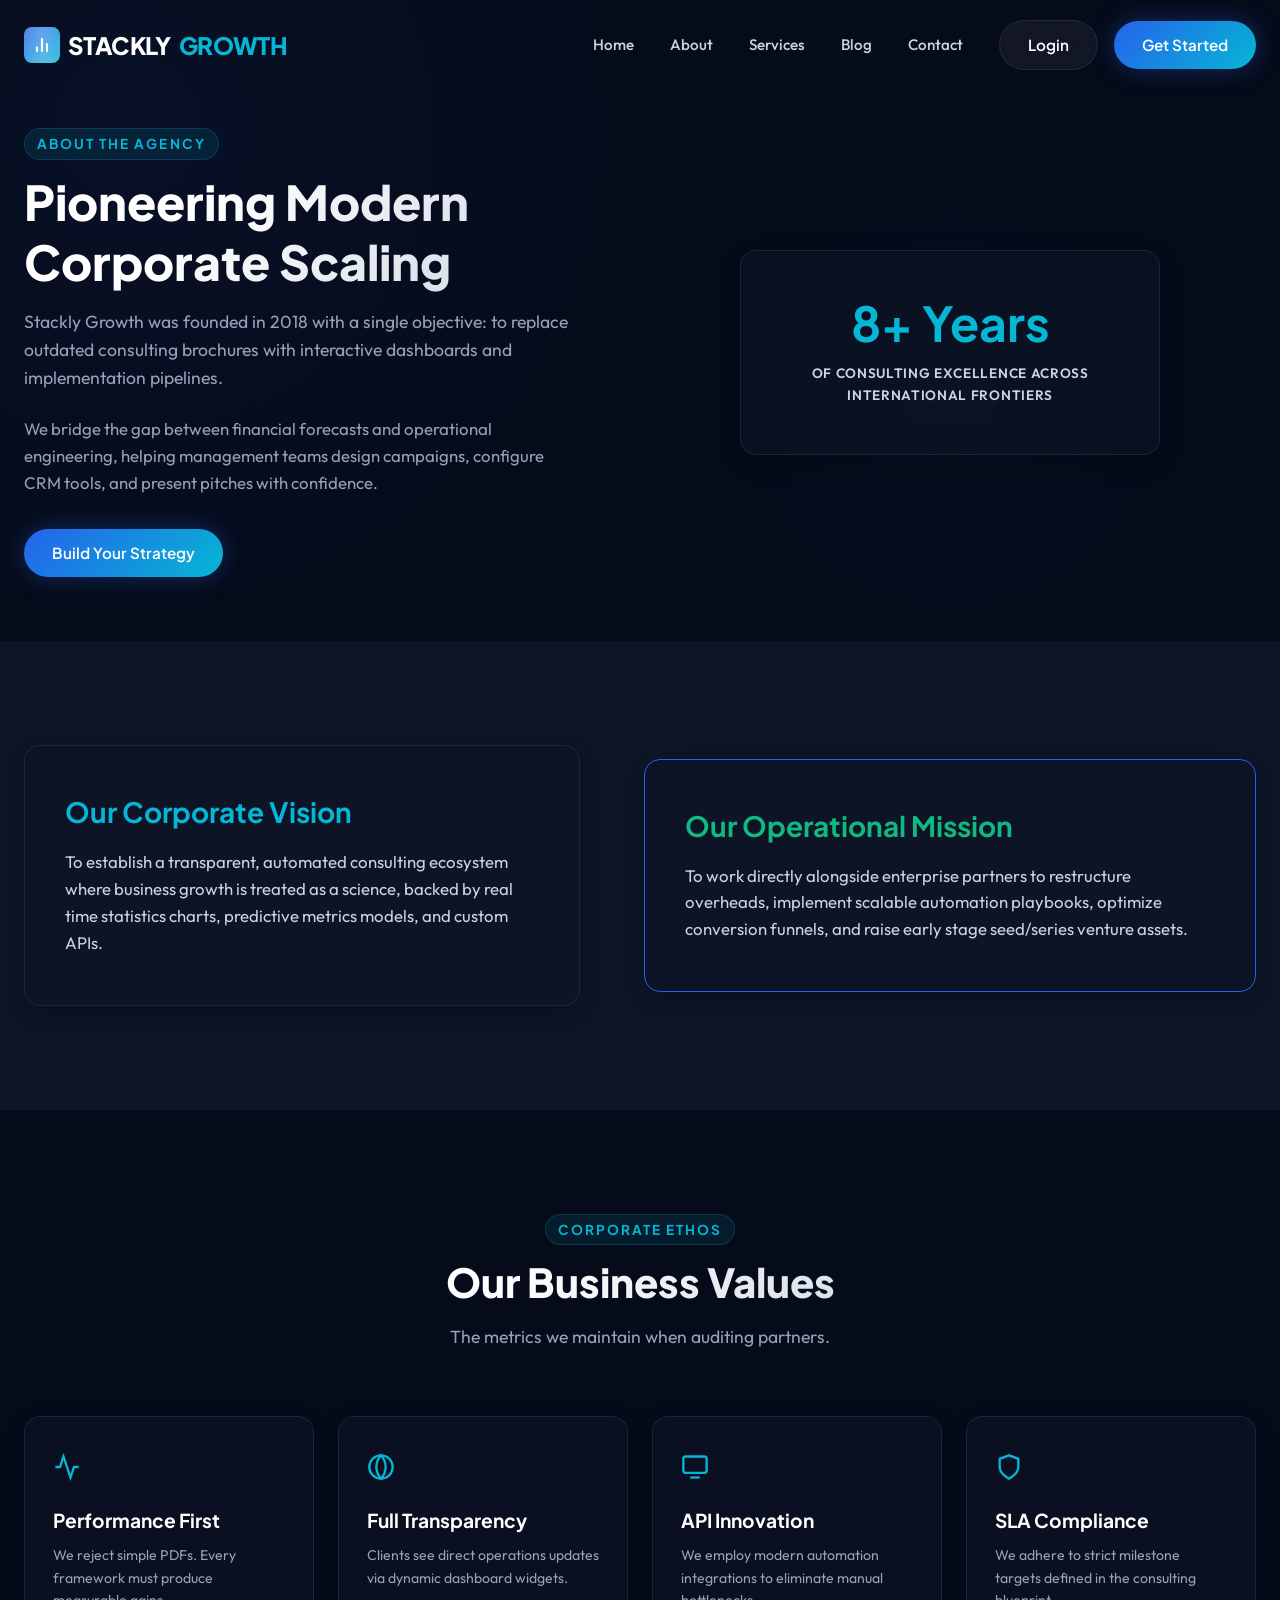
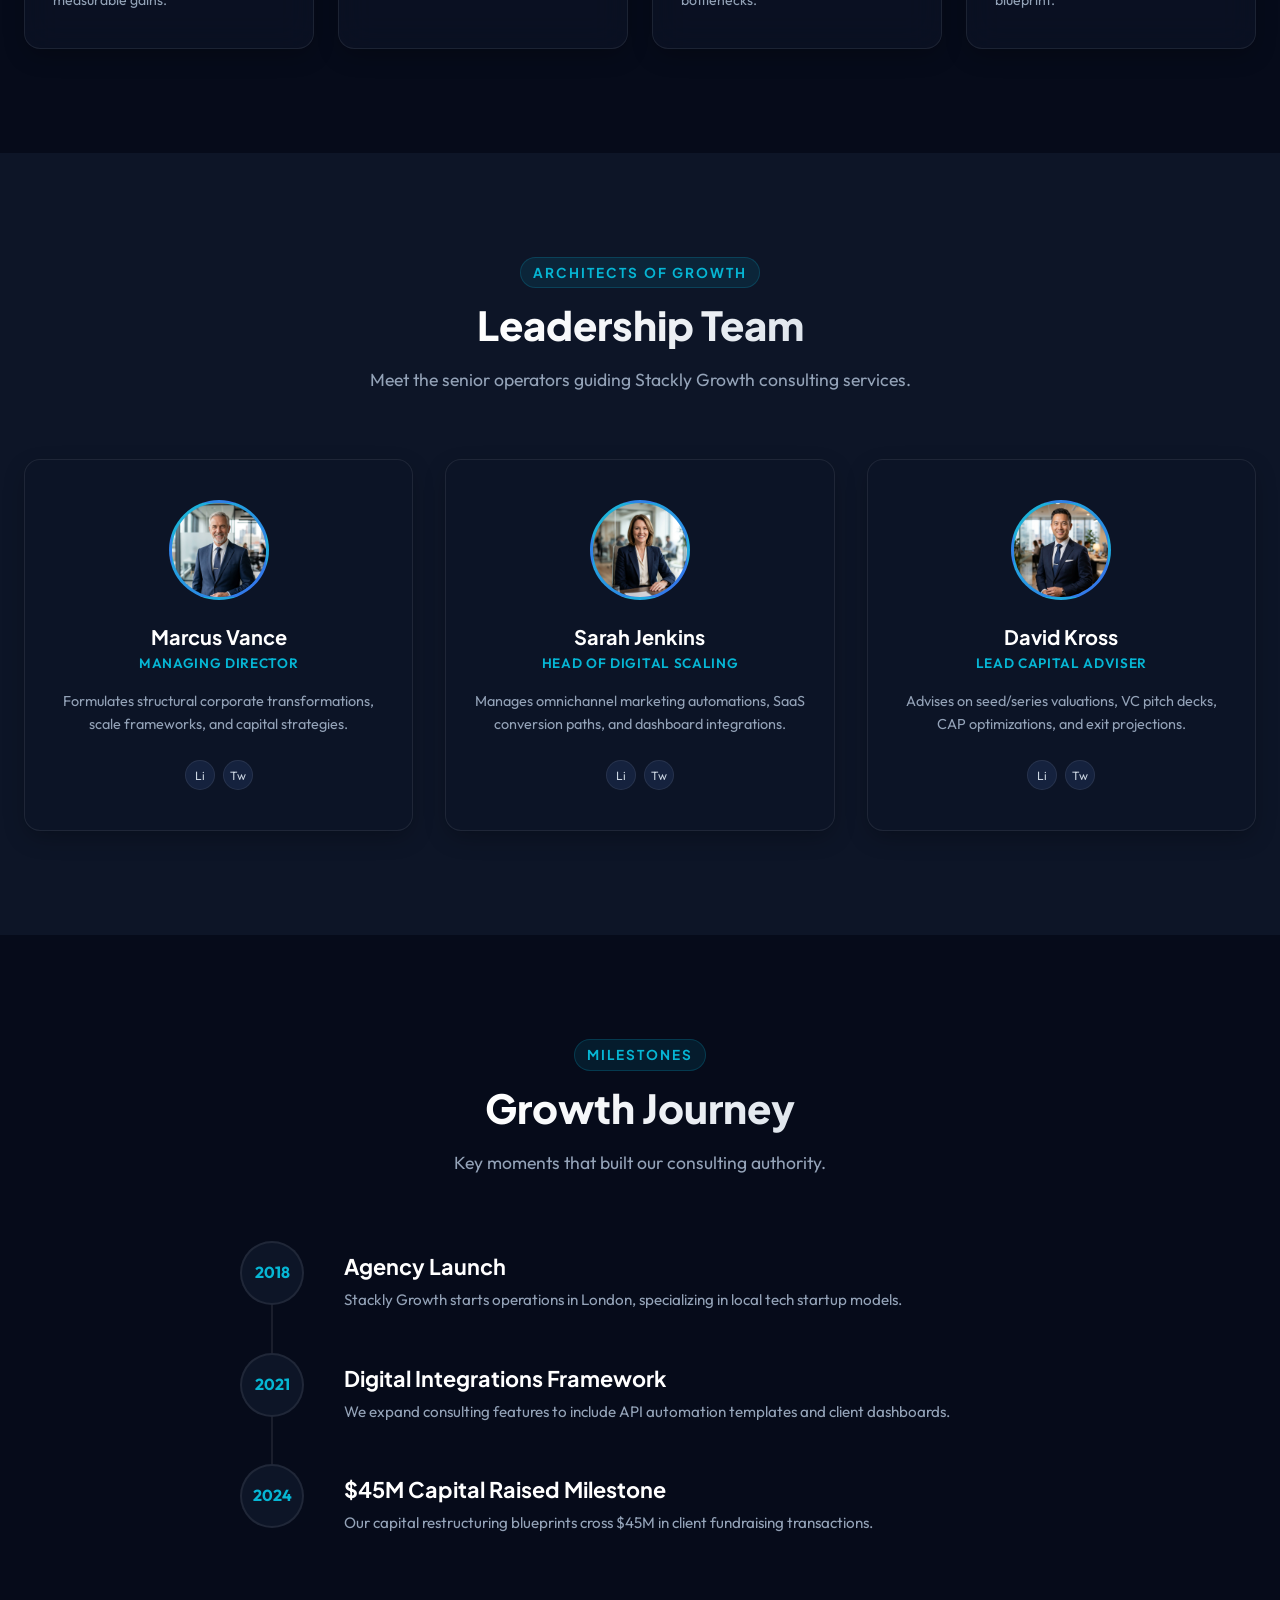
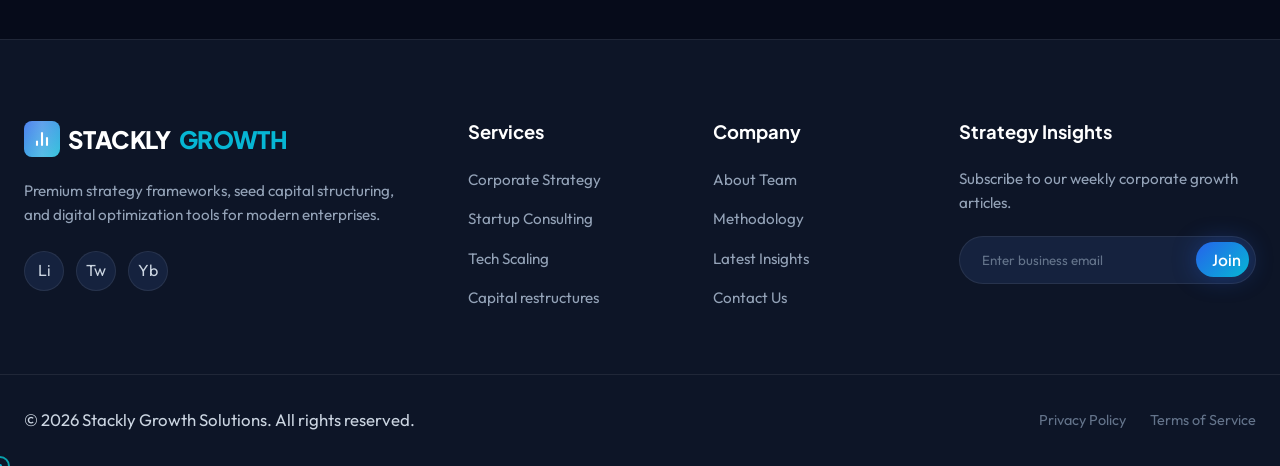
==== about.html @ 6b04f519 "hi" ====
<!DOCTYPE html>
<html lang="en">
<head>
  <meta charset="UTF-8">
  <meta name="viewport" content="width=device-width, initial-scale=1.0">
  <title>About Us | Stackly Growth Solutions</title>
  
  <!-- SEO & Meta Tags -->
  <meta name="description" content="Discover Stackly Growth's company story, vision, mission, leadership team, core business values, and awards. Meet our expert consultants.">
  
  <!-- Stylesheets -->
  <link rel="stylesheet" href="css/variables.css">
  <link rel="stylesheet" href="css/main.css">
  
  <style>
    /* About Page Specific Styles */
    .about-hero {
      padding-top: 8rem;
      padding-bottom: 4rem;
      background: radial-gradient(circle at 10% 20%, rgba(37, 99, 235, 0.06) 0%, transparent 40%);
    }
    
    .story-grid {
      display: grid;
      grid-template-columns: 1fr 1.1fr;
      gap: 4rem;
      align-items: center;
    }
    
    .values-grid {
      display: grid;
      grid-template-columns: repeat(4, 1fr);
      gap: 1.5rem;
    }
    
    .value-card {
      padding: 2.25rem 1.75rem;
    }
    
    .value-card svg {
      color: var(--cyan);
      margin-bottom: 1.25rem;
    }
    
    .value-card h3 {
      font-size: 1.2rem;
      margin-bottom: 0.75rem;
    }
    
    .value-card p {
      font-size: 0.88rem;
      color: var(--text-gray);
    }
    
    .team-grid {
      display: grid;
      grid-template-columns: repeat(3, 1fr);
      gap: 2rem;
    }
    
    .team-card {
      padding: 2.5rem 1.75rem;
      text-align: center;
      position: relative;
      overflow: hidden;
    }
    
    .team-avatar {
      width: 100px;
      height: 100px;
      border-radius: 50%;
      background: linear-gradient(135deg, var(--cyan), var(--primary));
      display: flex;
      align-items: center;
      justify-content: center;
      font-size: 2rem;
      font-weight: 700;
      color: var(--text-white);
      margin: 0 auto 1.5rem auto;
      border: 3px solid rgba(255, 255, 255, 0.08);
      transition: all var(--transition-normal);
    }
    
    .team-card:hover .team-avatar {
      transform: scale(1.08);
      border-color: var(--cyan);
      box-shadow: var(--shadow-glow-blue);
    }
    
    .team-name {
      font-size: 1.25rem;
      font-weight: 700;
      margin-bottom: 0.25rem;
    }
    
    .team-role {
      font-size: 0.85rem;
      color: var(--cyan);
      font-weight: 600;
      text-transform: uppercase;
      letter-spacing: 0.05em;
      margin-bottom: 1rem;
    }
    
    .team-bio {
      font-size: 0.9rem;
      color: var(--text-gray);
      margin-bottom: 1.5rem;
    }
    
    .team-socials {
      display: flex;
      justify-content: center;
      gap: 0.5rem;
    }
    
    .journey-timeline-vertical {
      display: flex;
      flex-direction: column;
      gap: 2.5rem;
      position: relative;
      max-width: 800px;
      margin: 0 auto;
    }
    
    .journey-timeline-vertical::before {
      content: '';
      position: absolute;
      left: 31px;
      top: 10px;
      bottom: 10px;
      width: 2px;
      background: rgba(255, 255, 255, 0.08);
    }
    
    .journey-node {
      display: flex;
      gap: 2.5rem;
      position: relative;
    }
    
    .journey-node-marker {
      width: 64px;
      height: 64px;
      border-radius: 50%;
      background: var(--bg-navy-light);
      border: 2px solid var(--border-color);
      display: flex;
      align-items: center;
      justify-content: center;
      font-weight: 700;
      color: var(--cyan);
      flex-shrink: 0;
      z-index: 2;
    }
    
    .journey-node:hover .journey-node-marker {
      border-color: var(--cyan);
      box-shadow: var(--shadow-glow-blue);
    }
    
    .journey-node-content {
      padding-top: 0.75rem;
    }
    
    .journey-node-content h3 {
      font-size: 1.35rem;
      margin-bottom: 0.5rem;
    }
    
    .journey-node-content p {
      color: var(--text-gray);
      font-size: 0.95rem;
    }
    
    /* Responsive */
    @media (max-width: 992px) {
      .story-grid, .team-grid {
        grid-template-columns: 1fr;
        gap: 3rem;
      }
      
      .values-grid {
        grid-template-columns: 1fr 1fr;
      }
    }
    
    @media (max-width: 576px) {
      .values-grid {
        grid-template-columns: 1fr;
      }
      
      .journey-node {
        flex-direction: column;
        gap: 1rem;
      }
      
      .journey-timeline-vertical::before {
        display: none;
      }
    }
  </style>
</head>
<body>

  <!-- Preloader -->
  <div class="preloader" id="preloader">
    <div class="loader-spinner"></div>
    <div class="loader-text">STACKLY GROWTH</div>
  </div>

  <!-- Header -->
  <header class="header">
    <div class="container nav-wrapper">
      <div class="logo" onclick="window.location.href='index.html'">
        <div class="logo-icon">
          <svg xmlns="http://www.w3.org/2000/svg" width="20" height="20" viewBox="0 0 24 24" fill="none" stroke="currentColor" stroke-width="2.5">
            <line x1="18" y1="20" x2="18" y2="10"></line>
            <line x1="12" y1="20" x2="12" y2="4"></line>
            <line x1="6" y1="20" x2="6" y2="14"></line>
          </svg>
        </div>
        STACKLY<span>GROWTH</span>
      </div>
      
      <nav class="nav-menu">
        <a href="index.html" class="nav-link">Home</a>
        <a href="about.html" class="nav-link active">About</a>
        <a href="services.html" class="nav-link">Services</a>
        <a href="blog.html" class="nav-link">Blog</a>
        <a href="contact.html" class="nav-link">Contact</a>
        <div class="nav-actions">
          <a href="login.html" class="btn btn-glass">Login</a>
          <a href="register.html" class="btn btn-primary">Get Started</a>
        </div>
      </nav>
      
      <button class="hamburger" aria-label="Toggle Mobile Menu">
        <span></span>
        <span></span>
        <span></span>
      </button>
    </div>
  </header>

  <!-- 1. Hero / Company Story Section -->
  <section class="about-hero">
    <div class="container story-grid">
      <div class="reveal-left">
        <span class="section-tag">About The Agency</span>
        <h1 class="section-title" style="font-size: clamp(2rem, 4vw, 3rem);">Pioneering Modern Corporate Scaling</h1>
        <p class="section-desc" style="margin-bottom: 1.5rem;">
          Stackly Growth was founded in 2018 with a single objective: to replace outdated consulting brochures with interactive dashboards and implementation pipelines.
        </p>
        <p style="color: var(--text-gray); margin-bottom: 2rem;">
          We bridge the gap between financial forecasts and operational engineering, helping management teams design campaigns, configure CRM tools, and present pitches with confidence.
        </p>
        <a href="register.html" class="btn btn-primary">Build Your Strategy</a>
      </div>
      
      <!-- Right Graphic -->
      <div class="reveal-right" style="position: relative; display: flex; justify-content: center;">
        <div class="gradient-blob blob-cyan animate-blob-1" style="width: 320px; height: 320px; opacity: 0.2;"></div>
        <div class="glass-panel" style="padding: 3rem; max-width: 420px; text-align: center;">
          <h3 style="font-size: 3rem; color: var(--cyan); line-height: 1; margin-bottom: 1rem;">8+ Years</h3>
          <p style="font-weight: 600; text-transform: uppercase; font-size: 0.85rem; letter-spacing: 0.05em; color: var(--text-gray-light);">Of Consulting Excellence Across International Frontiers</p>
        </div>
      </div>
    </div>
  </section>

  <!-- 2. Vision & Mission -->
  <section style="background-color: var(--bg-navy-light);">
    <div class="container story-grid">
      <div class="glass-panel reveal-left" style="padding: 3rem 2.5rem;">
        <h2 style="font-size: 1.75rem; margin-bottom: 1.25rem; color: var(--cyan);">Our Corporate Vision</h2>
        <p style="color: var(--text-gray-light);">
          To establish a transparent, automated consulting ecosystem where business growth is treated as a science, backed by real time statistics charts, predictive metrics models, and custom APIs.
        </p>
      </div>
      <div class="glass-panel reveal-right" style="padding: 3rem 2.5rem; border-color: var(--primary);">
        <h2 style="font-size: 1.75rem; margin-bottom: 1.25rem; color: var(--secondary);">Our Operational Mission</h2>
        <p style="color: var(--text-gray-light);">
          To work directly alongside enterprise partners to restructure overheads, implement scalable automation playbooks, optimize conversion funnels, and raise early stage seed/series venture assets.
        </p>
      </div>
    </div>
  </section>

  <!-- 3. Core Business Values -->
  <section>
    <div class="container">
      <div class="section-header reveal-up">
        <span class="section-tag">Corporate Ethos</span>
        <h2 class="section-title">Our Business Values</h2>
        <p class="section-desc">The metrics we maintain when auditing partners.</p>
      </div>

      <div class="values-grid">
        <!-- Value 1 -->
        <div class="value-card glass-panel reveal-up">
          <svg xmlns="http://www.w3.org/2000/svg" width="28" height="28" viewBox="0 0 24 24" fill="none" stroke="currentColor" stroke-width="2">
            <polyline points="22 12 18 12 15 21 9 3 6 12 2 12"></polyline>
          </svg>
          <h3>Performance First</h3>
          <p>We reject simple PDFs. Every framework must produce measurable gains.</p>
        </div>
        <!-- Value 2 -->
        <div class="value-card glass-panel reveal-up" style="animation-delay: 0.1s;">
          <svg xmlns="http://www.w3.org/2000/svg" width="28" height="28" viewBox="0 0 24 24" fill="none" stroke="currentColor" stroke-width="2">
            <circle cx="12" cy="12" r="10"></circle>
            <path d="M12 2a15.3 15.3 0 0 1 4 10 15.3 15.3 0 0 1-4 10 15.3 15.3 0 0 1-4-10 15.3 15.3 0 0 1 4-10z"></path>
          </svg>
          <h3>Full Transparency</h3>
          <p>Clients see direct operations updates via dynamic dashboard widgets.</p>
        </div>
        <!-- Value 3 -->
        <div class="value-card glass-panel reveal-up" style="animation-delay: 0.2s;">
          <svg xmlns="http://www.w3.org/2000/svg" width="28" height="28" viewBox="0 0 24 24" fill="none" stroke="currentColor" stroke-width="2">
            <rect x="2" y="3" width="20" height="14" rx="2" ry="2"></rect>
            <line x1="8" y1="21" x2="16" y2="21"></line>
          </svg>
          <h3>API Innovation</h3>
          <p>We employ modern automation integrations to eliminate manual bottlenecks.</p>
        </div>
        <!-- Value 4 -->
        <div class="value-card glass-panel reveal-up" style="animation-delay: 0.3s;">
          <svg xmlns="http://www.w3.org/2000/svg" width="28" height="28" viewBox="0 0 24 24" fill="none" stroke="currentColor" stroke-width="2">
            <path d="M12 22s8-4 8-10V5l-8-3-8 3v7c0 6 8 10 8 10z"></path>
          </svg>
          <h3>SLA Compliance</h3>
          <p>We adhere to strict milestone targets defined in the consulting blueprint.</p>
        </div>
      </div>
    </div>
  </section>

  <!-- 4. Leadership Team -->
  <section style="background-color: var(--bg-navy-light);" id="team">
    <div class="container">
      <div class="section-header reveal-up">
        <span class="section-tag">Architects of Growth</span>
        <h2 class="section-title">Leadership Team</h2>
        <p class="section-desc">Meet the senior operators guiding Stackly Growth consulting services.</p>
      </div>

      <div class="team-grid">
        <!-- Team 1 -->
        <div class="team-card glass-panel reveal-up">
          <div class="team-avatar" style="overflow: hidden; padding: 0;">
            <img src="assets/marcus_vance.jpg" alt="Marcus Vance" style="width: 100%; height: 100%; object-fit: cover; display: block;">
          </div>
          <h3 class="team-name">Marcus Vance</h3>
          <div class="team-role">Managing Director</div>
          <p class="team-bio">Formulates structural corporate transformations, scale frameworks, and capital strategies.</p>
          <div class="team-socials">
            <a href="404.html" class="social-icon" style="width:30px; height:30px; font-size:0.75rem;">Li</a>
            <a href="404.html" class="social-icon" style="width:30px; height:30px; font-size:0.75rem;">Tw</a>
          </div>
        </div>
        <!-- Team 2 -->
        <div class="team-card glass-panel reveal-up" style="animation-delay: 0.15s;">
          <div class="team-avatar" style="overflow: hidden; padding: 0;">
            <img src="assets/sarah_jenkins.jpg" alt="Sarah Jenkins" style="width: 100%; height: 100%; object-fit: cover; display: block;">
          </div>
          <h3 class="team-name">Sarah Jenkins</h3>
          <div class="team-role">Head of Digital Scaling</div>
          <p class="team-bio">Manages omnichannel marketing automations, SaaS conversion paths, and dashboard integrations.</p>
          <div class="team-socials">
            <a href="404.html" class="social-icon" style="width:30px; height:30px; font-size:0.75rem;">Li</a>
            <a href="404.html" class="social-icon" style="width:30px; height:30px; font-size:0.75rem;">Tw</a>
          </div>
        </div>
        <!-- Team 3 -->
        <div class="team-card glass-panel reveal-up" style="animation-delay: 0.3s;">
          <div class="team-avatar" style="overflow: hidden; padding: 0;">
            <img src="assets/david_kross.jpg" alt="David Kross" style="width: 100%; height: 100%; object-fit: cover; display: block;">
          </div>
          <h3 class="team-name">David Kross</h3>
          <div class="team-role">Lead Capital Adviser</div>
          <p class="team-bio">Advises on seed/series valuations, VC pitch decks, CAP optimizations, and exit projections.</p>
          <div class="team-socials">
            <a href="404.html" class="social-icon" style="width:30px; height:30px; font-size:0.75rem;">Li</a>
            <a href="404.html" class="social-icon" style="width:30px; height:30px; font-size:0.75rem;">Tw</a>
          </div>
        </div>
      </div>
    </div>
  </section>

  <!-- 5. Growth Journey Timeline -->
  <section id="journey">
    <div class="container">
      <div class="section-header reveal-up">
        <span class="section-tag">Milestones</span>
        <h2 class="section-title">Growth Journey</h2>
        <p class="section-desc">Key moments that built our consulting authority.</p>
      </div>

      <div class="journey-timeline-vertical">
        <!-- Node 1 -->
        <div class="journey-node reveal-up">
          <div class="journey-node-marker">2018</div>
          <div class="journey-node-content">
            <h3>Agency Launch</h3>
            <p>Stackly Growth starts operations in London, specializing in local tech startup models.</p>
          </div>
        </div>
        <!-- Node 2 -->
        <div class="journey-node reveal-up">
          <div class="journey-node-marker">2021</div>
          <div class="journey-node-content">
            <h3>Digital Integrations Framework</h3>
            <p>We expand consulting features to include API automation templates and client dashboards.</p>
          </div>
        </div>
        <!-- Node 3 -->
        <div class="journey-node reveal-up">
          <div class="journey-node-marker">2024</div>
          <div class="journey-node-content">
            <h3>$45M Capital Raised Milestone</h3>
            <p>Our capital restructuring blueprints cross $45M in client fundraising transactions.</p>
          </div>
        </div>
      </div>
    </div>
  </section>

  <!-- Footer -->
  <footer class="footer">
    <div class="container footer-grid">
      <div class="footer-info">
        <div class="logo">
          <div class="logo-icon">
            <svg xmlns="http://www.w3.org/2000/svg" width="20" height="20" viewBox="0 0 24 24" fill="none" stroke="currentColor" stroke-width="2.5">
              <line x1="18" y1="20" x2="18" y2="10"></line>
              <line x1="12" y1="20" x2="12" y2="4"></line>
              <line x1="6" y1="20" x2="6" y2="14"></line>
            </svg>
          </div>
          STACKLY<span>GROWTH</span>
        </div>
        <p>Premium strategy frameworks, seed capital structuring, and digital optimization tools for modern enterprises.</p>
        <div class="footer-socials">
          <a href="404.html" class="social-icon">Li</a>
          <a href="404.html" class="social-icon">Tw</a>
          <a href="404.html" class="social-icon">Yb</a>
        </div>
      </div>
      
      <div>
        <h3 class="footer-title">Services</h3>
        <ul class="footer-links">
          <li><a href="404.html">Corporate Strategy</a></li>
          <li><a href="404.html">Startup Consulting</a></li>
          <li><a href="404.html">Tech Scaling</a></li>
          <li><a href="404.html">Capital restructures</a></li>
        </ul>
      </div>

      <div>
        <h3 class="footer-title">Company</h3>
        <ul class="footer-links">
          <li><a href="about.html">About Team</a></li>
          <li><a href="services.html">Methodology</a></li>
          <li><a href="blog.html">Latest Insights</a></li>
          <li><a href="contact.html">Contact Us</a></li>
        </ul>
      </div>

      <div class="footer-newsletter">
        <h3 class="footer-title">Strategy Insights</h3>
        <p>Subscribe to our weekly corporate growth articles.</p>
        <form class="newsletter-form" onsubmit="event.preventDefault(); alert('Subscribed to newsletter!');">
          <input type="email" placeholder="Enter business email" required>
          <button type="submit" class="btn btn-primary" style="padding: 0.5rem 1rem;">Join</button>
        </form>
      </div>
    </div>

    <div class="container footer-bottom">
      <p>&copy; 2026 Stackly Growth Solutions. All rights reserved.</p>
      <div class="footer-bottom-links">
        <a href="404.html">Privacy Policy</a>
        <a href="404.html">Terms of Service</a>
      </div>
    </div>
  </footer>

  <!-- Scripts -->
  <script src="js/main.js"></script>
</body>
</html>
---- css/variables.css ----
/* Premium Theme Stylesheet - Stackly Growth Solutions */
@import url('https://fonts.googleapis.com/css2?family=Outfit:wght@300;400;500;600;700;800&family=Plus+Jakarta+Sans:wght@300;400;500;600;700;800&display=swap');

:root {
  /* Color Palette */
  --bg-navy: #060b1a;
  --bg-navy-light: #0d1527;
  --bg-navy-lighter: #15223e;
  
  --primary: #2563eb;       /* Royal Blue */
  --primary-glow: rgba(37, 99, 235, 0.4);
  --secondary: #10b981;     /* Emerald Green */
  --secondary-glow: rgba(16, 185, 129, 0.3);
  --cyan: #06b6d4;          /* Cyan Accent */
  --cyan-glow: rgba(6, 182, 212, 0.3);
  --gold: #f59e0b;          /* Gold Accent */
  --gold-glow: rgba(245, 158, 11, 0.3);
  
  --text-white: #ffffff;
  --text-gray-light: #cbd5e1;
  --text-gray: #94a3b8;
  --text-gray-dark: #64748b;
  
  --border-color: rgba(255, 255, 255, 0.08);
  --border-glow: rgba(37, 99, 235, 0.25);
  
  /* Fonts */
  --font-primary: 'Outfit', sans-serif;
  --font-secondary: 'Plus Jakarta Sans', sans-serif;
  
  /* Shadows */
  --shadow-sm: 0 2px 8px -1px rgba(0, 0, 0, 0.2);
  --shadow-md: 0 8px 24px -4px rgba(0, 0, 0, 0.3);
  --shadow-lg: 0 16px 48px -8px rgba(0, 0, 0, 0.4);
  --shadow-premium: 0 0 30px rgba(6, 182, 212, 0.15), 0 20px 50px rgba(6, 11, 26, 0.6);
  --shadow-glow-blue: 0 0 25px rgba(37, 99, 235, 0.35);
  --shadow-glow-green: 0 0 25px rgba(16, 185, 129, 0.35);
  
  /* Glassmorphism Styles */
  --glass-bg: rgba(13, 21, 39, 0.65);
  --glass-bg-hover: rgba(21, 34, 62, 0.8);
  --glass-blur: blur(16px);
  --glass-border: 1px solid rgba(255, 255, 255, 0.08);
  --glass-border-hover: 1px solid rgba(255, 255, 255, 0.18);
  
  /* Transitions */
  --transition-fast: 0.2s cubic-bezier(0.4, 0, 0.2, 1);
  --transition-normal: 0.4s cubic-bezier(0.25, 0.8, 0.25, 1);
  --transition-slow: 0.7s cubic-bezier(0.25, 1, 0.5, 1);
  
  /* Boundary Radii */
  --radius-sm: 8px;
  --radius-md: 16px;
  --radius-lg: 24px;
  --radius-pill: 9999px;
}

/* Base Styles & Custom Scrollbar */
*, *::before, *::after {
  box-sizing: border-box;
  margin: 0;
  padding: 0;
}

html {
  scroll-behavior: smooth;
  font-size: 16px;
  background-color: var(--bg-navy);
  color: var(--text-white);
  font-family: var(--font-primary);
  overflow-x: hidden;
}

body {
  min-height: 100vh;
  line-height: 1.6;
  overflow-x: hidden;
  position: relative;
}

/* Custom Scrollbar */
::-webkit-scrollbar {
  width: 8px;
  height: 8px;
}
::-webkit-scrollbar-track {
  background: var(--bg-navy);
}
::-webkit-scrollbar-thumb {
  background: var(--bg-navy-lighter);
  border-radius: var(--radius-pill);
  border: 2px solid var(--bg-navy);
}
::-webkit-scrollbar-thumb:hover {
  background: var(--primary);
}

/* Glassmorphism Cards & Containers Utility */
.glass-panel {
  background: var(--glass-bg);
  backdrop-filter: var(--glass-blur);
  -webkit-backdrop-filter: var(--glass-blur);
  border: var(--glass-border);
  border-radius: var(--radius-md);
  box-shadow: var(--shadow-md);
  transition: all var(--transition-normal);
}

.glass-panel:hover {
  background: var(--glass-bg-hover);
  border: var(--glass-border-hover);
  box-shadow: var(--shadow-premium);
  transform: translateY(-5px);
}

/* Animations */
@keyframes float {
  0% { transform: translateY(0px) rotate(0deg); }
  50% { transform: translateY(-15px) rotate(2deg); }
  100% { transform: translateY(0px) rotate(0deg); }
}

@keyframes float-reverse {
  0% { transform: translateY(0px) rotate(0deg); }
  50% { transform: translateY(15px) rotate(-2deg); }
  100% { transform: translateY(0px) rotate(0deg); }
}

@keyframes pulse-glow {
  0% { transform: scale(1); box-shadow: 0 0 15px rgba(37, 99, 235, 0.2); }
  50% { transform: scale(1.03); box-shadow: 0 0 30px rgba(37, 99, 235, 0.45); }
  100% { transform: scale(1); box-shadow: 0 0 15px rgba(37, 99, 235, 0.2); }
}

@keyframes morph-blob-1 {
  0% { border-radius: 42% 58% 70% 30% / 45% 45% 55% 55%; transform: translate(0, 0) scale(1); }
  33% { border-radius: 70% 30% 52% 48% / 60% 40% 60% 40%; transform: translate(30px, -40px) scale(1.15); }
  66% { border-radius: 50% 50% 30% 70% / 40% 60% 30% 70%; transform: translate(-20px, 30px) scale(0.9); }
  100% { border-radius: 42% 58% 70% 30% / 45% 45% 55% 55%; transform: translate(0, 0) scale(1); }
}

@keyframes morph-blob-2 {
  0% { border-radius: 50% 50% 30% 70% / 50% 60% 40% 50%; transform: translate(0, 0) scale(1); }
  50% { border-radius: 30% 70% 70% 30% / 50% 30% 70% 50%; transform: translate(-40px, 40px) scale(1.1); }
  100% { border-radius: 50% 50% 30% 70% / 50% 60% 40% 50%; transform: translate(0, 0) scale(1); }
}

@keyframes bg-gradient-slide {
  0% { background-position: 0% 50%; }
  50% { background-position: 100% 50%; }
  100% { background-position: 0% 50%; }
}

@keyframes shimer {
  0% { background-position: -200% 0; }
  100% { background-position: 200% 0; }
}

/* Animation Helper Classes */
.animate-float {
  animation: float 6s ease-in-out infinite;
}
.animate-float-reverse {
  animation: float-reverse 7s ease-in-out infinite;
}
.animate-blob-1 {
  animation: morph-blob-1 15s ease-in-out infinite alternate;
}
.animate-blob-2 {
  animation: morph-blob-2 18s ease-in-out infinite alternate-reverse;
}

/* Custom Cursor */
.custom-cursor {
  width: 20px;
  height: 20px;
  border: 2px solid var(--cyan);
  border-radius: 50%;
  position: fixed;
  pointer-events: none;
  z-index: 9999;
  transform: translate(-50%, -50%);
  transition: width 0.2s, height 0.2s, background-color 0.2s;
  mix-blend-mode: difference;
}

.custom-cursor-dot {
  width: 4px;
  height: 4px;
  background-color: var(--cyan);
  border-radius: 50%;
  position: fixed;
  pointer-events: none;
  z-index: 9999;
  transform: translate(-50%, -50%);
}

.custom-cursor.hovered {
  width: 40px;
  height: 40px;
  background-color: rgba(6, 182, 212, 0.15);
  border-color: var(--cyan);
}

@media (max-width: 992px) {
  .custom-cursor, .custom-cursor-dot {
    display: none;
  }
}
---- css/main.css ----
/* Main CSS Stylesheet - Stackly Growth Solutions */

/* ==========================================
   1. Typography & Global Layout
   ========================================== */
body {
  background-color: var(--bg-navy);
  color: var(--text-white);
  font-family: var(--font-primary);
  position: relative;
  overflow-x: hidden;
}

h1, h2, h3, h4, h5, h6 {
  font-family: var(--font-secondary);
  font-weight: 700;
  line-height: 1.25;
  color: var(--text-white);
}

p {
  color: var(--text-gray-light);
  font-size: 1.05rem;
}

a {
  text-decoration: none;
  color: inherit;
  transition: all var(--transition-fast);
}

li {
  list-style: none;
}

.container {
  width: 100%;
  max-width: 1280px;
  margin: 0 auto;
  padding: 0 1.5rem;
}

/* ==========================================
   2. Header & Sticky Glass Navbar
   ========================================== */
.header {
  position: fixed;
  top: 0;
  left: 0;
  width: 100%;
  z-index: 1000;
  transition: all var(--transition-normal);
  padding: 1.25rem 0;
}

.header.scrolled {
  padding: 0.75rem 0;
  background: rgba(6, 11, 26, 0.75);
  backdrop-filter: var(--glass-blur);
  -webkit-backdrop-filter: var(--glass-blur);
  border-bottom: var(--glass-border);
  box-shadow: var(--shadow-md);
}

.nav-wrapper {
  display: flex;
  justify-content: space-between;
  align-items: center;
}

.logo {
  display: flex;
  align-items: center;
  gap: 0.5rem;
  font-family: var(--font-secondary);
  font-size: 1.5rem;
  font-weight: 800;
  letter-spacing: -0.025em;
  color: var(--text-white);
  cursor: pointer;
}

.logo span {
  color: var(--cyan);
}

.logo-icon {
  display: flex;
  align-items: center;
  justify-content: center;
  width: 36px;
  height: 36px;
  background: linear-gradient(135deg, var(--primary), var(--cyan));
  border-radius: var(--radius-sm);
  color: var(--text-white);
  position: relative;
  overflow: hidden;
}

.logo-icon::before {
  content: '';
  position: absolute;
  top: -50%;
  left: -50%;
  width: 200%;
  height: 200%;
  background: linear-gradient(45deg, transparent, rgba(255, 255, 255, 0.3), transparent);
  transform: rotate(45deg);
  animation: shimer 3s infinite linear;
}

.nav-menu {
  display: flex;
  align-items: center;
  gap: 2.25rem;
}

.nav-link {
  font-size: 0.95rem;
  font-weight: 500;
  color: var(--text-gray-light);
  position: relative;
  padding: 0.5rem 0;
}

.nav-link:hover {
  color: var(--text-white);
}

.nav-link::after {
  content: '';
  position: absolute;
  bottom: 0;
  left: 0;
  width: 0;
  height: 2px;
  background: linear-gradient(90deg, var(--primary), var(--cyan));
  transition: width var(--transition-normal);
}

.nav-link.active {
  color: var(--cyan);
}

.nav-link.active::after,
.nav-link:hover::after {
  width: 100%;
}

.nav-actions {
  display: flex;
  align-items: center;
  gap: 1rem;
}

/* Hamburger Menu Button */
.hamburger {
  display: none;
  flex-direction: column;
  justify-content: space-between;
  width: 30px;
  height: 20px;
  background: transparent;
  border: none;
  cursor: pointer;
  z-index: 1001;
}

.hamburger span {
  width: 100%;
  height: 2px;
  background-color: var(--text-white);
  border-radius: 2px;
  transition: all var(--transition-normal);
}

/* Mobile Navbar State */
@media (max-width: 992px) {
  .hamburger {
    display: flex;
  }
  
  .nav-menu {
    position: fixed;
    top: 0;
    right: -100%;
    width: 300px;
    height: 100vh;
    background: var(--bg-navy-light);
    border-left: var(--glass-border);
    backdrop-filter: var(--glass-blur);
    flex-direction: column;
    justify-content: center;
    align-items: flex-start;
    padding: 3rem;
    gap: 2rem;
    transition: right var(--transition-normal);
    z-index: 1000;
  }

  .nav-menu.open {
    right: 0;
  }

  .hamburger.active span:nth-child(1) {
    transform: translateY(9px) rotate(45deg);
  }
  .hamburger.active span:nth-child(2) {
    opacity: 0;
  }
  .hamburger.active span:nth-child(3) {
    transform: translateY(-9px) rotate(-45deg);
  }

  .nav-actions {
    flex-direction: column;
    width: 100%;
    gap: 1rem;
    margin-top: 1rem;
  }

  .nav-actions .btn {
    width: 100%;
    justify-content: center;
  }
}

/* ==========================================
   3. Buttons & Interactive Ripple Effects
   ========================================== */
.btn {
  display: inline-flex;
  align-items: center;
  gap: 0.5rem;
  padding: 0.75rem 1.75rem;
  font-family: var(--font-secondary);
  font-size: 0.95rem;
  font-weight: 600;
  border-radius: var(--radius-pill);
  border: none;
  cursor: pointer;
  position: relative;
  overflow: hidden;
  transition: all var(--transition-normal);
  z-index: 1;
}

.btn-primary {
  background: linear-gradient(135deg, var(--primary), var(--cyan));
  color: var(--text-white);
  box-shadow: var(--shadow-glow-blue);
}

.btn-primary:hover {
  transform: translateY(-2px);
  box-shadow: 0 0 35px var(--cyan);
}

.btn-secondary {
  background: linear-gradient(135deg, var(--bg-navy-lighter), rgba(21, 34, 62, 0.4));
  color: var(--text-white);
  border: 1px solid var(--border-color);
}

.btn-secondary:hover {
  border-color: var(--cyan);
  background: var(--bg-navy-lighter);
  transform: translateY(-2px);
}

.btn-green {
  background: linear-gradient(135deg, var(--secondary), #059669);
  color: var(--text-white);
  box-shadow: var(--shadow-glow-green);
}

.btn-green:hover {
  transform: translateY(-2px);
  box-shadow: 0 0 30px var(--secondary);
}

.btn-gold {
  background: linear-gradient(135deg, var(--gold), #d97706);
  color: var(--text-white);
  box-shadow: 0 0 20px rgba(245, 158, 11, 0.3);
}

.btn-gold:hover {
  transform: translateY(-2px);
  box-shadow: 0 0 30px var(--gold);
}

/* Glass-button */
.btn-glass {
  background: rgba(255, 255, 255, 0.05);
  border: var(--glass-border);
  backdrop-filter: var(--glass-blur);
  color: var(--text-white);
}

.btn-glass:hover {
  background: rgba(255, 255, 255, 0.12);
  border-color: rgba(255, 255, 255, 0.3);
  transform: translateY(-2px);
}

/* Ripple effect container */
.ripple {
  position: absolute;
  background: rgba(255, 255, 255, 0.35);
  border-radius: 50%;
  transform: scale(0);
  animation: ripple-effect 0.6s linear;
  pointer-events: none;
}

@keyframes ripple-effect {
  to {
    transform: scale(4);
    opacity: 0;
  }
}

/* ==========================================
   4. Section Templates & Common Utilities
   ========================================== */
section {
  padding: 6.5rem 0;
  position: relative;
}

.section-header {
  text-align: center;
  max-width: 700px;
  margin: 0 auto 4rem auto;
}

.section-tag {
  display: inline-block;
  font-family: var(--font-secondary);
  font-size: 0.85rem;
  font-weight: 700;
  text-transform: uppercase;
  letter-spacing: 0.15em;
  color: var(--cyan);
  margin-bottom: 0.75rem;
  padding: 0.25rem 0.75rem;
  background: rgba(6, 182, 212, 0.1);
  border: 1px solid rgba(6, 182, 212, 0.2);
  border-radius: var(--radius-pill);
}

.section-title {
  font-size: 2.5rem;
  font-weight: 800;
  margin-bottom: 1rem;
  background: linear-gradient(135deg, var(--text-white) 30%, var(--text-gray-light));
  -webkit-background-clip: text;
  -webkit-text-fill-color: transparent;
}

.section-desc {
  font-size: 1.1rem;
  color: var(--text-gray);
}

/* Background Gradients */
.gradient-blob {
  position: absolute;
  width: 450px;
  height: 450px;
  background: radial-gradient(circle, var(--primary-glow) 0%, transparent 70%);
  border-radius: 50%;
  z-index: -1;
  filter: blur(80px);
  pointer-events: none;
}

.blob-cyan {
  background: radial-gradient(circle, var(--cyan-glow) 0%, transparent 70%);
}

.blob-green {
  background: radial-gradient(circle, var(--secondary-glow) 0%, transparent 70%);
}

/* Section Dividers */
.section-divider {
  position: absolute;
  left: 0;
  width: 100%;
  line-height: 0;
  z-index: 1;
}

.divider-top {
  top: 0;
}

.divider-bottom {
  bottom: 0;
}

.section-divider svg {
  display: block;
  width: 100%;
  height: 50px;
}

/* Scroll reveal initial states */
.reveal-up {
  opacity: 0;
  transform: translateY(40px);
  transition: opacity 0.8s ease, transform 0.8s ease;
}

.reveal-left {
  opacity: 0;
  transform: translateX(-40px);
  transition: opacity 0.8s ease, transform 0.8s ease;
}

.reveal-right {
  opacity: 0;
  transform: translateX(40px);
  transition: opacity 0.8s ease, transform 0.8s ease;
}

.reveal-zoom {
  opacity: 0;
  transform: scale(0.9);
  transition: opacity 0.8s ease, transform 0.8s ease;
}

.revealed {
  opacity: 1;
  transform: translate(0) scale(1);
}

/* ==========================================
   5. Footer Styling
   ========================================== */
.footer {
  background-color: var(--bg-navy-light);
  border-top: var(--glass-border);
  padding: 5rem 0 2rem 0;
  position: relative;
}

.footer-grid {
  display: grid;
  grid-template-columns: 2fr 1fr 1fr 1.5fr;
  gap: 3rem;
  margin-bottom: 4rem;
}

@media (max-width: 992px) {
  .footer-grid {
    grid-template-columns: 1fr 1fr;
  }
}

@media (max-width: 576px) {
  .footer-grid {
    grid-template-columns: 1fr;
    gap: 2rem;
  }
}

.footer-info p {
  margin: 1.25rem 0 1.5rem 0;
  color: var(--text-gray);
  font-size: 0.95rem;
}

.footer-socials {
  display: flex;
  gap: 0.75rem;
}

.social-icon {
  width: 40px;
  height: 40px;
  border-radius: 50%;
  background: var(--bg-navy-lighter);
  border: var(--glass-border);
  display: flex;
  align-items: center;
  justify-content: center;
  color: var(--text-gray-light);
  transition: all var(--transition-normal);
}

.social-icon:hover {
  background: var(--primary);
  color: var(--text-white);
  border-color: var(--primary);
  transform: translateY(-3px) rotate(10deg);
  box-shadow: var(--shadow-glow-blue);
}

.footer-title {
  font-size: 1.15rem;
  margin-bottom: 1.5rem;
  color: var(--text-white);
}

.footer-links {
  display: flex;
  flex-direction: column;
  gap: 0.85rem;
}

.footer-links a {
  color: var(--text-gray);
  font-size: 0.95rem;
}

.footer-links a:hover {
  color: var(--cyan);
  padding-left: 5px;
}

.footer-newsletter p {
  color: var(--text-gray);
  font-size: 0.95rem;
  margin-bottom: 1.25rem;
}

.newsletter-form {
  display: flex;
  gap: 0.5rem;
  background: var(--bg-navy-lighter);
  border: var(--glass-border);
  padding: 0.35rem;
  border-radius: var(--radius-pill);
}

.newsletter-form input {
  background: transparent;
  border: none;
  padding: 0.5rem 1rem;
  color: var(--text-white);
  width: 100%;
  font-family: var(--font-primary);
  outline: none;
}

.newsletter-form input::placeholder {
  color: var(--text-gray-dark);
}

.footer-bottom {
  border-top: var(--glass-border);
  padding-top: 2rem;
  display: flex;
  justify-content: space-between;
  align-items: center;
  color: var(--text-gray-dark);
  font-size: 0.9rem;
}

@media (max-width: 768px) {
  .footer-bottom {
    flex-direction: column;
    gap: 1rem;
    text-align: center;
  }
}

.footer-bottom-links {
  display: flex;
  gap: 1.5rem;
}

.footer-bottom-links a:hover {
  color: var(--cyan);
}

/* ==========================================
   6. Custom Page Transitions & Preloader
   ========================================== */
.preloader {
  position: fixed;
  top: 0;
  left: 0;
  width: 100%;
  height: 100%;
  background: var(--bg-navy);
  display: flex;
  flex-direction: column;
  justify-content: center;
  align-items: center;
  z-index: 9999;
  transition: opacity 0.5s ease-out, visibility 0.5s ease-out;
}

.preloader.fade-out {
  opacity: 0;
  visibility: hidden;
}

.loader-spinner {
  width: 60px;
  height: 60px;
  border: 4px solid var(--border-color);
  border-top-color: var(--cyan);
  border-bottom-color: var(--primary);
  border-radius: 50%;
  animation: spin 1.2s cubic-bezier(0.5, 0, 0.5, 1) infinite;
  margin-bottom: 1.5rem;
}

@keyframes spin {
  to { transform: rotate(360deg); }
}

.loader-text {
  font-family: var(--font-secondary);
  font-size: 1.1rem;
  font-weight: 600;
  letter-spacing: 0.1em;
  background: linear-gradient(90deg, var(--text-white), var(--cyan));
  -webkit-background-clip: text;
  -webkit-text-fill-color: transparent;
}
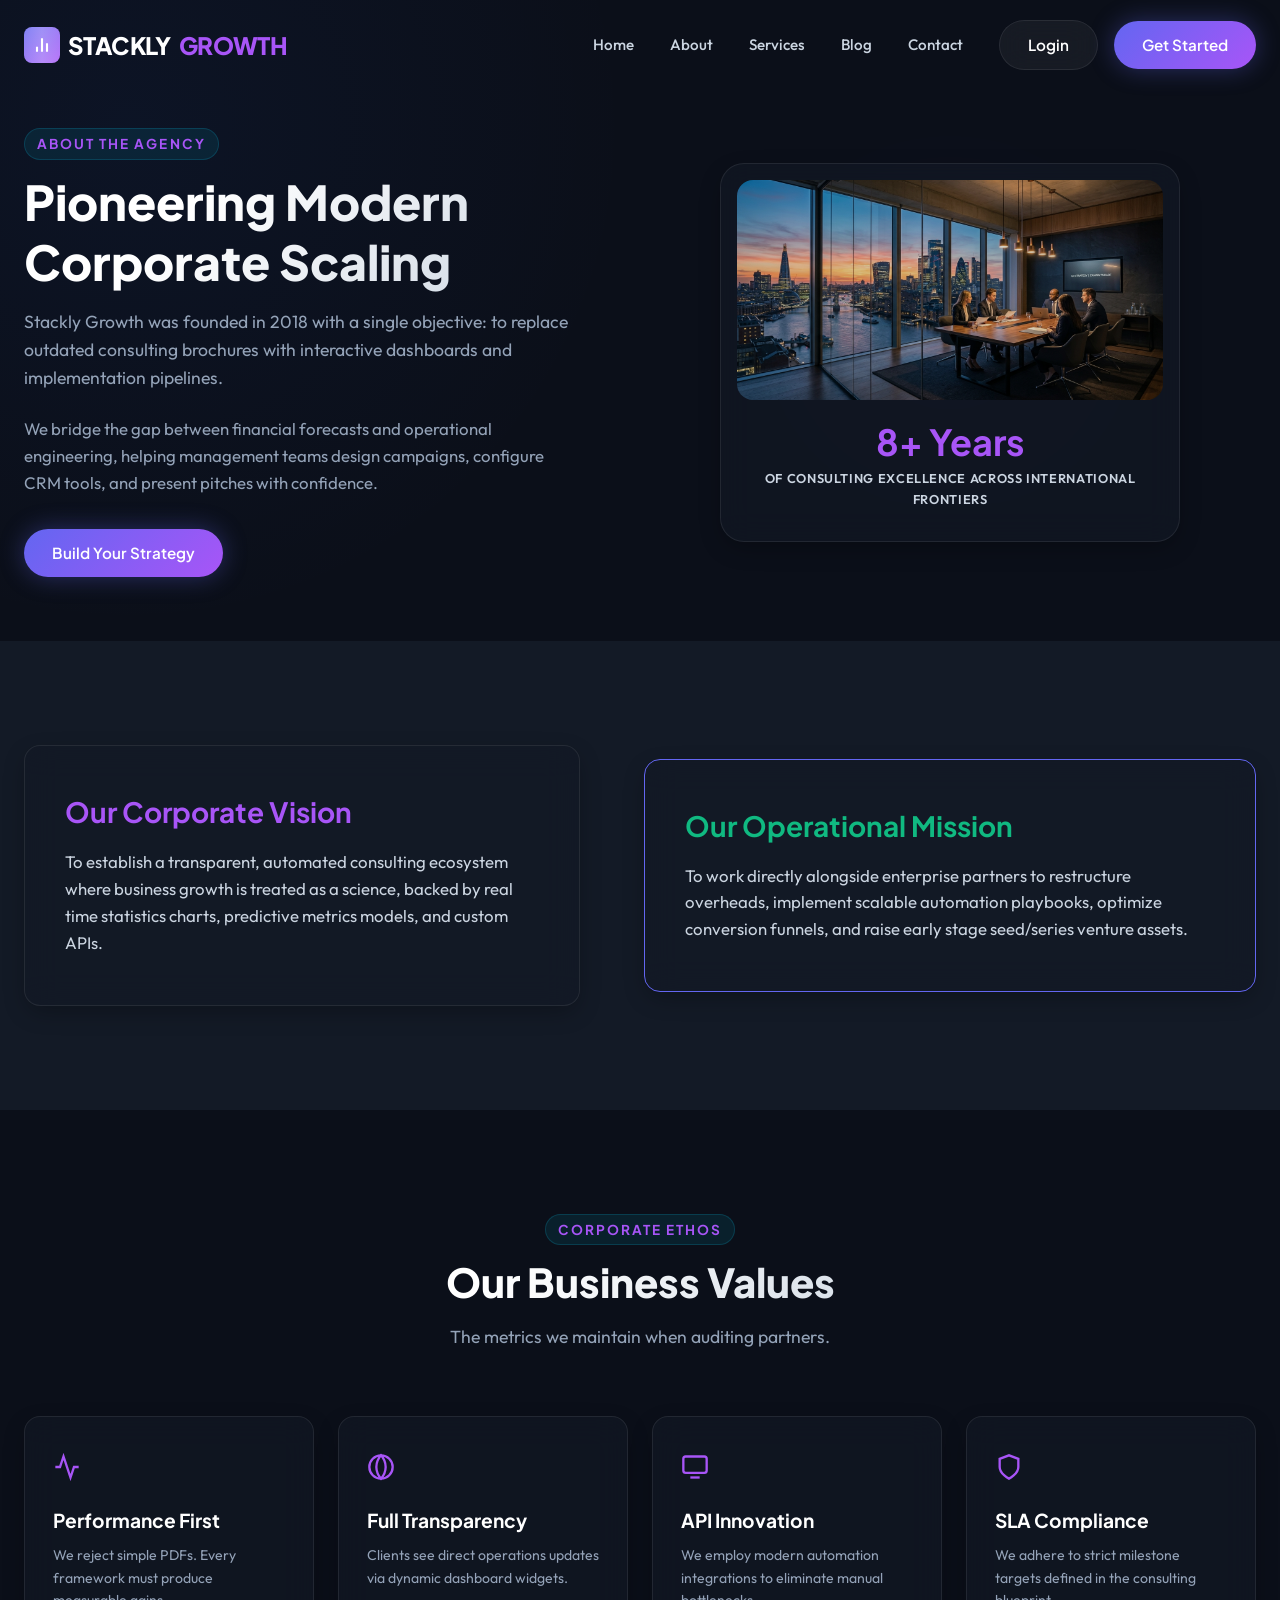
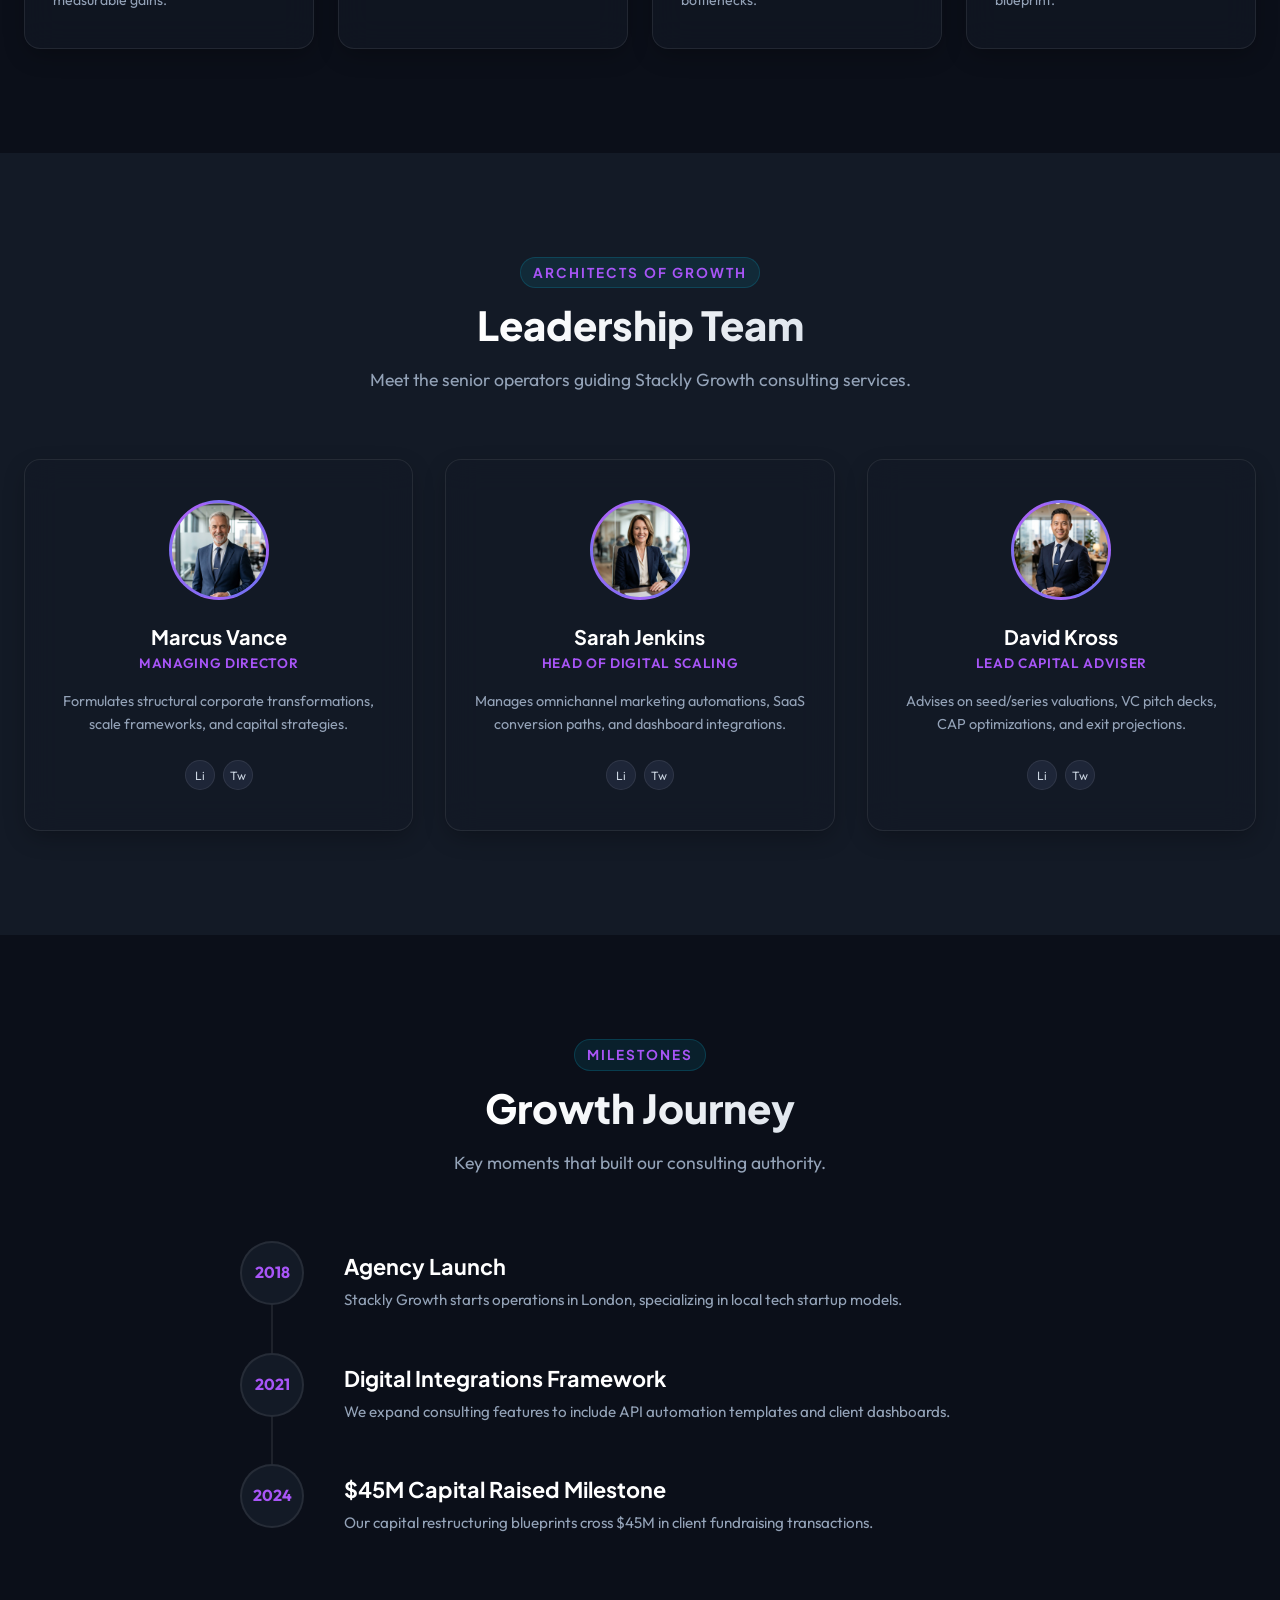
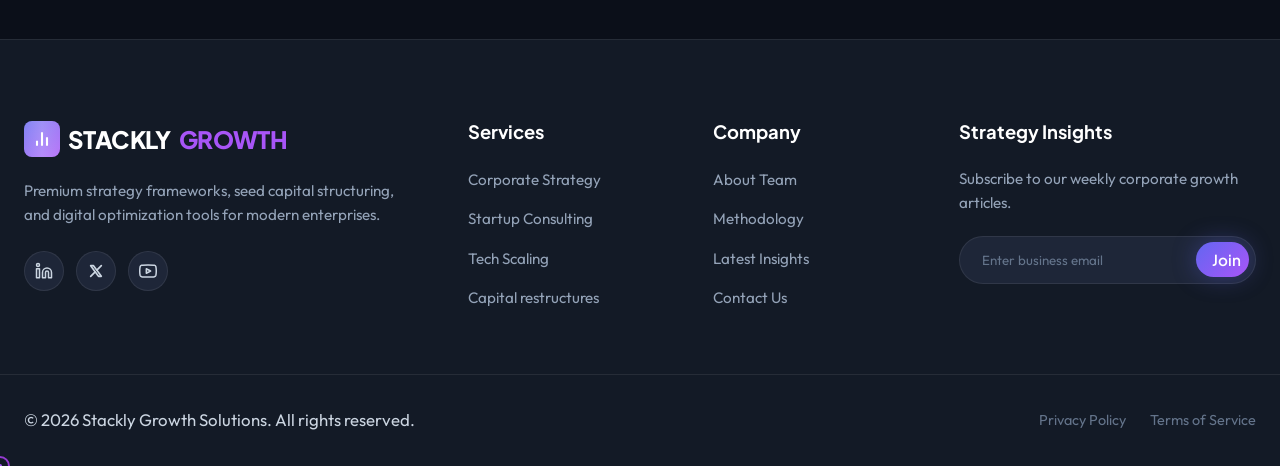
==== commit 37c1ed4c: "hi" ====
--- a/about.html
+++ b/about.html
@@ -259,11 +259,14 @@
       </div>
       
       <!-- Right Graphic -->
-      <div class="reveal-right" style="position: relative; display: flex; justify-content: center;">
+      <div class="reveal-right" style="position: relative; display: flex; justify-content: center; width: 100%;">
         <div class="gradient-blob blob-cyan animate-blob-1" style="width: 320px; height: 320px; opacity: 0.2;"></div>
-        <div class="glass-panel" style="padding: 3rem; max-width: 420px; text-align: center;">
-          <h3 style="font-size: 3rem; color: var(--cyan); line-height: 1; margin-bottom: 1rem;">8+ Years</h3>
-          <p style="font-weight: 600; text-transform: uppercase; font-size: 0.85rem; letter-spacing: 0.05em; color: var(--text-gray-light);">Of Consulting Excellence Across International Frontiers</p>
+        <div class="glass-panel" style="padding: 1rem; max-width: 460px; border-radius: var(--radius-lg); overflow: hidden;">
+          <img src="assets/london_office.jpg" alt="Stackly Canary Wharf Office" style="width: 100%; height: 220px; object-fit: cover; border-radius: var(--radius-md); display: block; margin-bottom: 1.5rem; filter: brightness(0.85);">
+          <div style="text-align: center; padding: 0 1rem 1rem 1rem;">
+            <h3 style="font-size: 2.25rem; color: var(--cyan); line-height: 1; margin-bottom: 0.5rem;">8+ Years</h3>
+            <p style="font-weight: 600; text-transform: uppercase; font-size: 0.8rem; letter-spacing: 0.05em; color: var(--text-gray-light);">Of Consulting Excellence Across International Frontiers</p>
+          </div>
         </div>
       </div>
     </div>
@@ -442,9 +445,25 @@
         </div>
         <p>Premium strategy frameworks, seed capital structuring, and digital optimization tools for modern enterprises.</p>
         <div class="footer-socials">
-          <a href="404.html" class="social-icon">Li</a>
-          <a href="404.html" class="social-icon">Tw</a>
-          <a href="404.html" class="social-icon">Yb</a>
+          <a href="404.html" class="social-icon" aria-label="LinkedIn">
+            <svg xmlns="http://www.w3.org/2000/svg" width="18" height="18" viewBox="0 0 24 24" fill="none" stroke="currentColor" stroke-width="2" stroke-linecap="round" stroke-linejoin="round">
+              <path d="M16 8a6 6 0 0 1 6 6v7h-4v-7a2 2 0 0 0-2-2 2 2 0 0 0-2 2v7h-4v-7a6 6 0 0 1 6-6z"></path>
+              <rect x="2" y="9" width="4" height="12"></rect>
+              <circle cx="4" cy="4" r="2"></circle>
+            </svg>
+          </a>
+          <a href="404.html" class="social-icon" aria-label="Twitter X">
+            <svg xmlns="http://www.w3.org/2000/svg" width="16" height="16" viewBox="0 0 24 24" fill="none" stroke="currentColor" stroke-width="2.5" stroke-linecap="round" stroke-linejoin="round">
+              <path d="M4 4l11.733 16h4.267l-11.733 -16z"></path>
+              <path d="M4 20l6.768 -6.768m2.46 -2.46l6.772 -6.772"></path>
+            </svg>
+          </a>
+          <a href="404.html" class="social-icon" aria-label="YouTube">
+            <svg xmlns="http://www.w3.org/2000/svg" width="18" height="18" viewBox="0 0 24 24" fill="none" stroke="currentColor" stroke-width="2" stroke-linecap="round" stroke-linejoin="round">
+              <path d="M22.54 6.42a2.78 2.78 0 0 0-1.95-1.96C18.88 4 12 4 12 4s-6.88 0-8.59.46a2.78 2.78 0 0 0-1.95 1.96A29 29 0 0 0 1 12a29 29 0 0 0 .46 5.58 2.78 2.78 0 0 0 1.95 1.96C5.12 20 12 20 12 20s6.88 0 8.59-.46a2.78 2.78 0 0 0 1.95-1.96A29 29 0 0 0 23 12a29 29 0 0 0-.46-5.58z"></path>
+              <polygon points="9.75 15.02 15.5 12 9.75 8.98 9.75 15.02"></polygon>
+            </svg>
+          </a>
         </div>
       </div>
       
@@ -471,7 +490,7 @@
       <div class="footer-newsletter">
         <h3 class="footer-title">Strategy Insights</h3>
         <p>Subscribe to our weekly corporate growth articles.</p>
-        <form class="newsletter-form" onsubmit="event.preventDefault(); alert('Subscribed to newsletter!');">
+        <form class="newsletter-form" action="404.html" method="GET">
           <input type="email" placeholder="Enter business email" required>
           <button type="submit" class="btn btn-primary" style="padding: 0.5rem 1rem;">Join</button>
         </form>
--- a/css/variables.css
+++ b/css/variables.css
@@ -2,17 +2,17 @@
 @import url('https://fonts.googleapis.com/css2?family=Outfit:wght@300;400;500;600;700;800&family=Plus+Jakarta+Sans:wght@300;400;500;600;700;800&display=swap');
 
 :root {
-  /* Color Palette */
-  --bg-navy: #060b1a;
-  --bg-navy-light: #0d1527;
-  --bg-navy-lighter: #15223e;
-  
-  --primary: #2563eb;       /* Royal Blue */
-  --primary-glow: rgba(37, 99, 235, 0.4);
+  /* Color Palette - Slate & Purple */
+  --bg-navy: #0b0f19;              /* Dark Slate base */
+  --bg-navy-light: #131a26;        /* Slate panel light */
+  --bg-navy-lighter: #1e2638;      /* Slate panel lighter */
+  
+  --primary: #6366f1;       /* Deep Indigo */
+  --primary-glow: rgba(99, 102, 241, 0.4);
   --secondary: #10b981;     /* Emerald Green */
   --secondary-glow: rgba(16, 185, 129, 0.3);
-  --cyan: #06b6d4;          /* Cyan Accent */
-  --cyan-glow: rgba(6, 182, 212, 0.3);
+  --cyan: #a855f7;          /* Vibrant Purple Accent */
+  --cyan-glow: rgba(168, 85, 247, 0.3);
   --gold: #f59e0b;          /* Gold Accent */
   --gold-glow: rgba(245, 158, 11, 0.3);
   
@@ -22,7 +22,7 @@
   --text-gray-dark: #64748b;
   
   --border-color: rgba(255, 255, 255, 0.08);
-  --border-glow: rgba(37, 99, 235, 0.25);
+  --border-glow: rgba(99, 102, 241, 0.25);
   
   /* Fonts */
   --font-primary: 'Outfit', sans-serif;
@@ -32,13 +32,13 @@
   --shadow-sm: 0 2px 8px -1px rgba(0, 0, 0, 0.2);
   --shadow-md: 0 8px 24px -4px rgba(0, 0, 0, 0.3);
   --shadow-lg: 0 16px 48px -8px rgba(0, 0, 0, 0.4);
-  --shadow-premium: 0 0 30px rgba(6, 182, 212, 0.15), 0 20px 50px rgba(6, 11, 26, 0.6);
-  --shadow-glow-blue: 0 0 25px rgba(37, 99, 235, 0.35);
+  --shadow-premium: 0 0 30px rgba(168, 85, 247, 0.15), 0 20px 50px rgba(11, 15, 25, 0.6);
+  --shadow-glow-blue: 0 0 25px rgba(99, 102, 241, 0.35);
   --shadow-glow-green: 0 0 25px rgba(16, 185, 129, 0.35);
   
   /* Glassmorphism Styles */
-  --glass-bg: rgba(13, 21, 39, 0.65);
-  --glass-bg-hover: rgba(21, 34, 62, 0.8);
+  --glass-bg: rgba(19, 26, 38, 0.65);
+  --glass-bg-hover: rgba(30, 38, 56, 0.8);
   --glass-blur: blur(16px);
   --glass-border: 1px solid rgba(255, 255, 255, 0.08);
   --glass-border-hover: 1px solid rgba(255, 255, 255, 0.18);
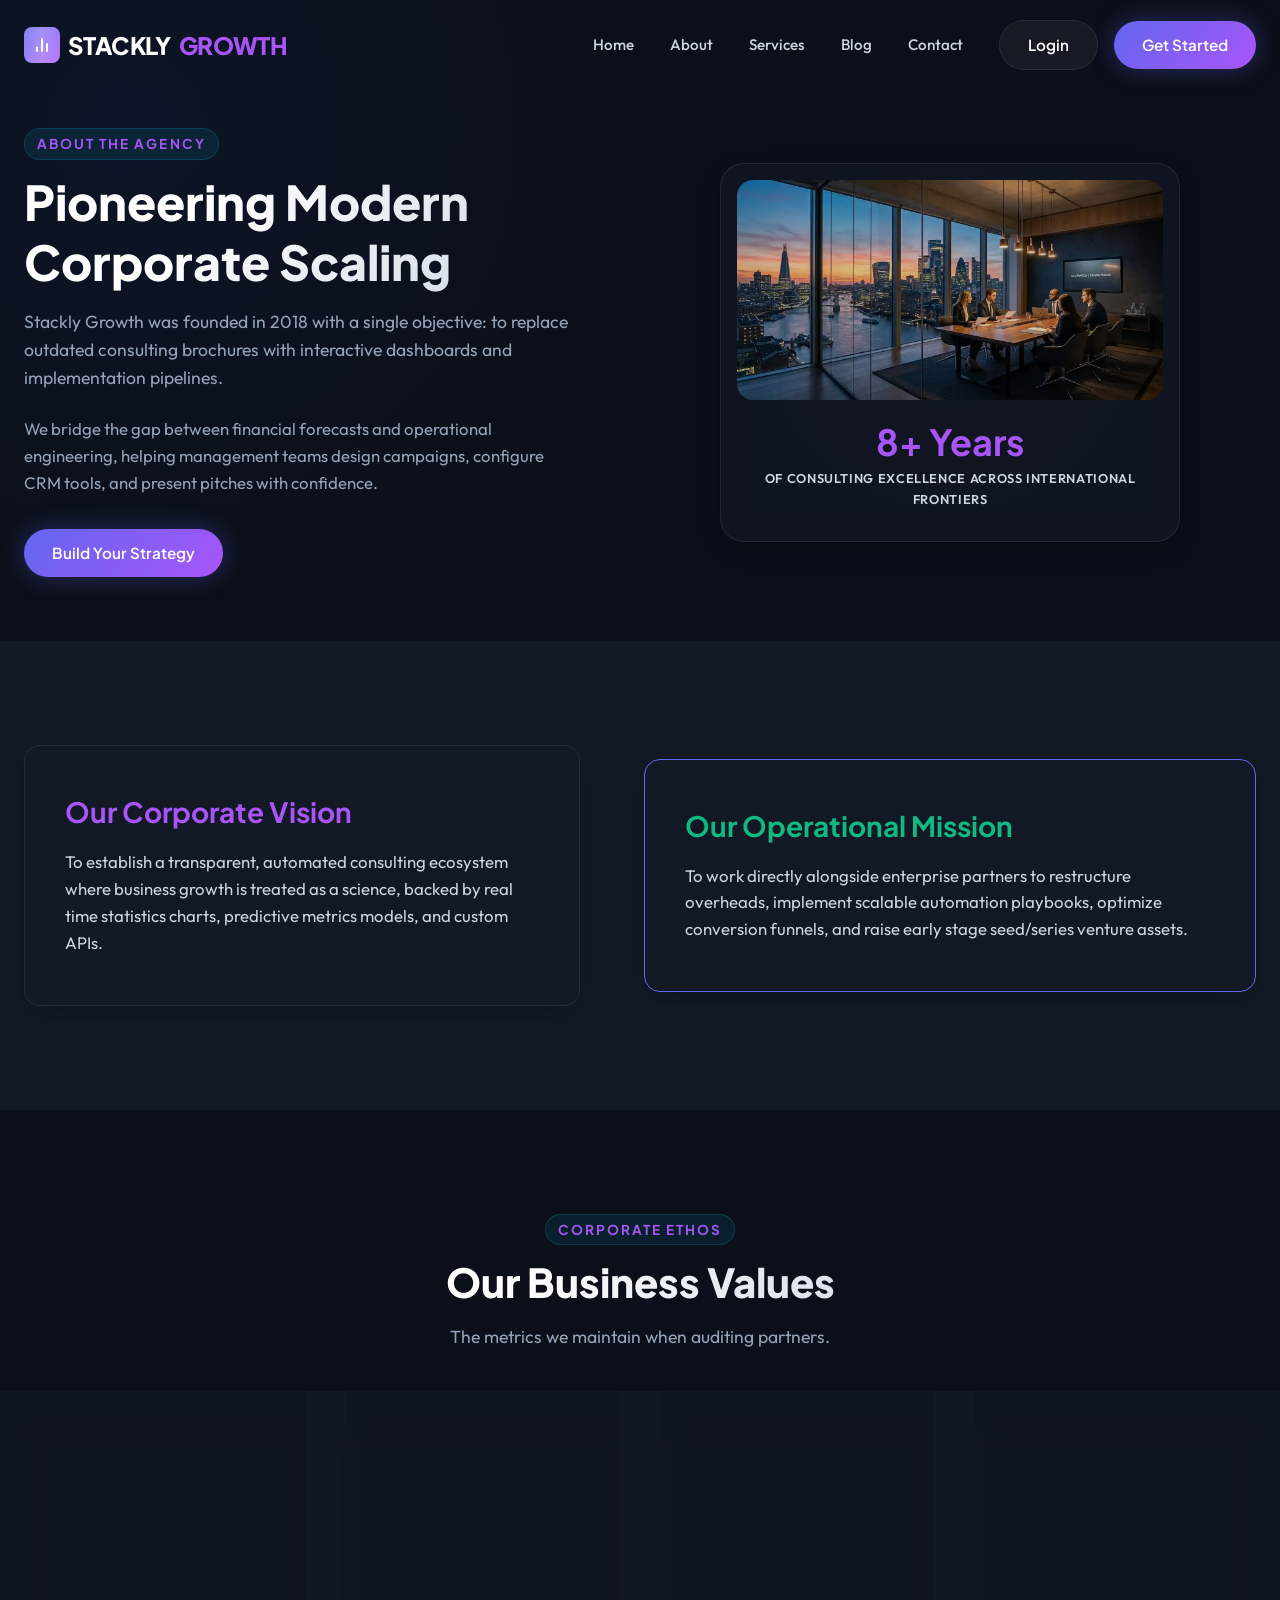
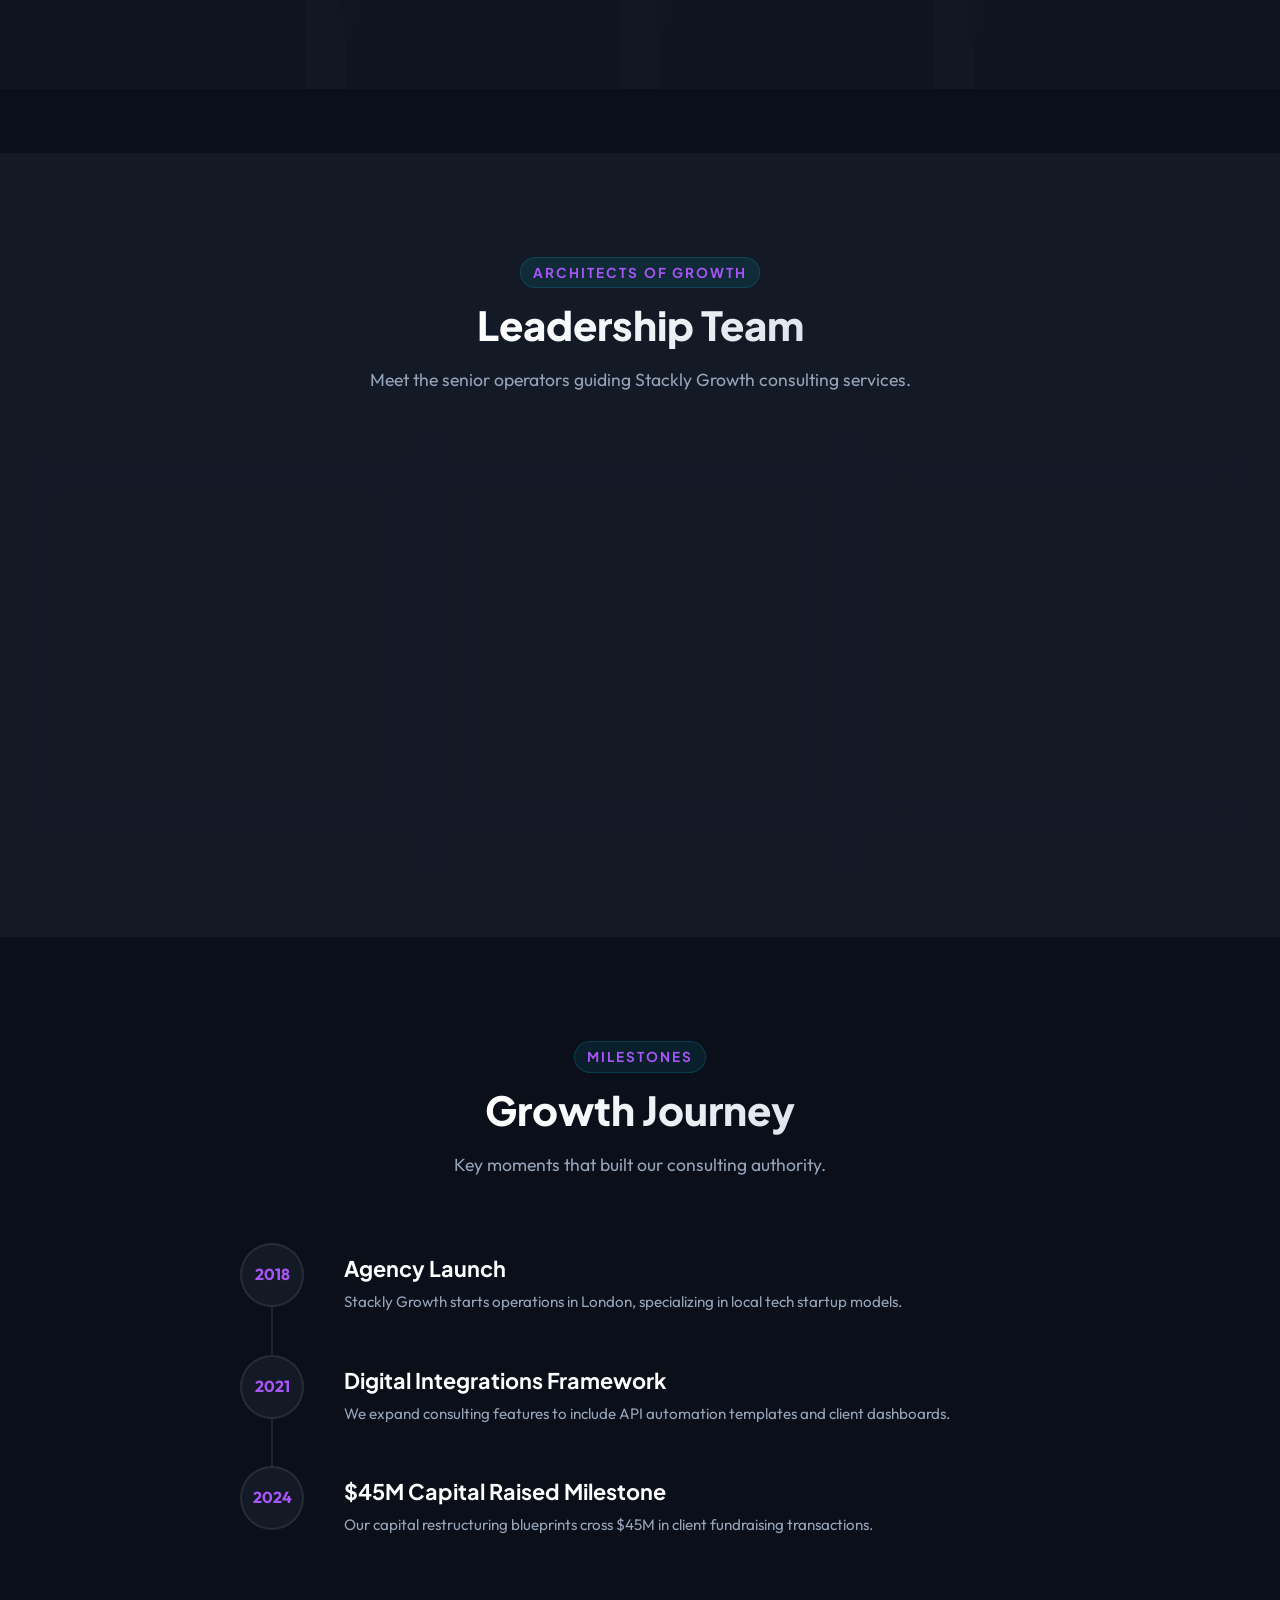
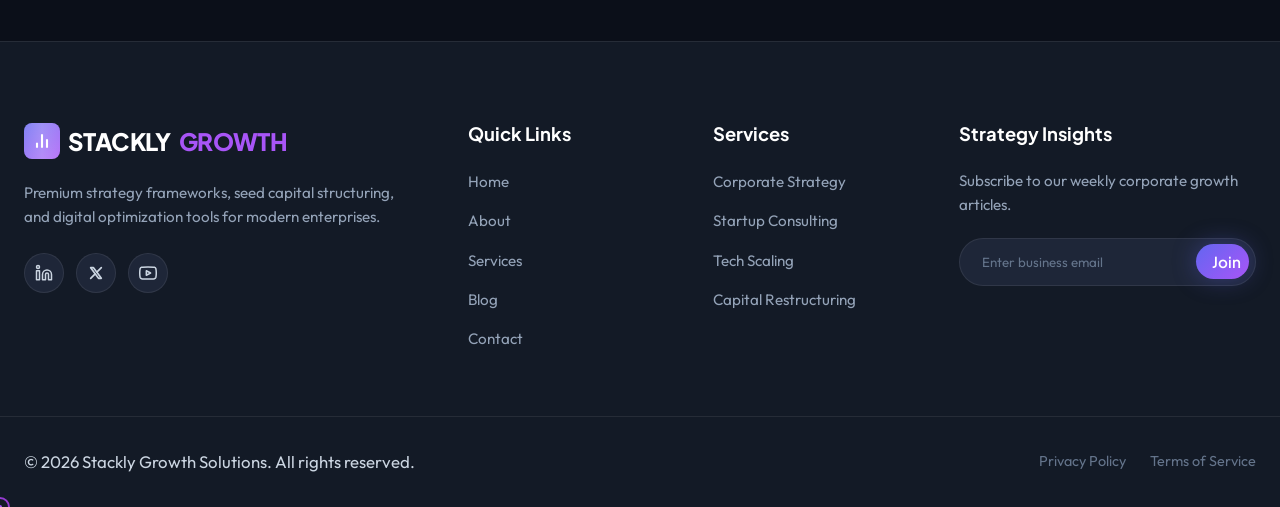
==== commit 081f9c6f: "hi" ====
--- a/about.html
+++ b/about.html
@@ -262,7 +262,7 @@
       <div class="reveal-right" style="position: relative; display: flex; justify-content: center; width: 100%;">
         <div class="gradient-blob blob-cyan animate-blob-1" style="width: 320px; height: 320px; opacity: 0.2;"></div>
         <div class="glass-panel" style="padding: 1rem; max-width: 460px; border-radius: var(--radius-lg); overflow: hidden;">
-          <img src="assets/london_office.jpg" alt="Stackly Canary Wharf Office" style="width: 100%; height: 220px; object-fit: cover; border-radius: var(--radius-md); display: block; margin-bottom: 1.5rem; filter: brightness(0.85);">
+          <img src="assets/london_office_11zon.webp" alt="Stackly Canary Wharf Office" style="width: 100%; height: 220px; object-fit: cover; border-radius: var(--radius-md); display: block; margin-bottom: 1.5rem; filter: brightness(0.85);">
           <div style="text-align: center; padding: 0 1rem 1rem 1rem;">
             <h3 style="font-size: 2.25rem; color: var(--cyan); line-height: 1; margin-bottom: 0.5rem;">8+ Years</h3>
             <p style="font-weight: 600; text-transform: uppercase; font-size: 0.8rem; letter-spacing: 0.05em; color: var(--text-gray-light);">Of Consulting Excellence Across International Frontiers</p>
@@ -351,40 +351,73 @@
         <!-- Team 1 -->
         <div class="team-card glass-panel reveal-up">
           <div class="team-avatar" style="overflow: hidden; padding: 0;">
-            <img src="assets/marcus_vance.jpg" alt="Marcus Vance" style="width: 100%; height: 100%; object-fit: cover; display: block;">
+            <img src="assets/marcus_vance_11zon.webp" alt="Marcus Vance" style="width: 100%; height: 100%; object-fit: cover; display: block;">
           </div>
           <h3 class="team-name">Marcus Vance</h3>
           <div class="team-role">Managing Director</div>
           <p class="team-bio">Formulates structural corporate transformations, scale frameworks, and capital strategies.</p>
           <div class="team-socials">
-            <a href="404.html" class="social-icon" style="width:30px; height:30px; font-size:0.75rem;">Li</a>
-            <a href="404.html" class="social-icon" style="width:30px; height:30px; font-size:0.75rem;">Tw</a>
+            <a href="404.html" class="social-icon" aria-label="LinkedIn" style="width:32px; height:32px; display:inline-flex; align-items:center; justify-content:center;">
+              <svg xmlns="http://www.w3.org/2000/svg" width="14" height="14" viewBox="0 0 24 24" fill="none" stroke="currentColor" stroke-width="2" stroke-linecap="round" stroke-linejoin="round">
+                <path d="M16 8a6 6 0 0 1 6 6v7h-4v-7a2 2 0 0 0-2-2 2 2 0 0 0-2 2v7h-4v-7a6 6 0 0 1 6-6z"></path>
+                <rect x="2" y="9" width="4" height="12"></rect>
+                <circle cx="4" cy="4" r="2"></circle>
+              </svg>
+            </a>
+            <a href="404.html" class="social-icon" aria-label="Twitter X" style="width:32px; height:32px; display:inline-flex; align-items:center; justify-content:center;">
+              <svg xmlns="http://www.w3.org/2000/svg" width="12" height="12" viewBox="0 0 24 24" fill="none" stroke="currentColor" stroke-width="2.5" stroke-linecap="round" stroke-linejoin="round">
+                <path d="M4 4l11.733 16h4.267l-11.733 -16z"></path>
+                <path d="M4 20l6.768 -6.768m2.46 -2.46l6.772 -6.772"></path>
+              </svg>
+            </a>
           </div>
         </div>
         <!-- Team 2 -->
         <div class="team-card glass-panel reveal-up" style="animation-delay: 0.15s;">
           <div class="team-avatar" style="overflow: hidden; padding: 0;">
-            <img src="assets/sarah_jenkins.jpg" alt="Sarah Jenkins" style="width: 100%; height: 100%; object-fit: cover; display: block;">
+            <img src="assets/sarah_jenkins_11zon.webp" alt="Sarah Jenkins" style="width: 100%; height: 100%; object-fit: cover; display: block;">
           </div>
           <h3 class="team-name">Sarah Jenkins</h3>
           <div class="team-role">Head of Digital Scaling</div>
           <p class="team-bio">Manages omnichannel marketing automations, SaaS conversion paths, and dashboard integrations.</p>
           <div class="team-socials">
-            <a href="404.html" class="social-icon" style="width:30px; height:30px; font-size:0.75rem;">Li</a>
-            <a href="404.html" class="social-icon" style="width:30px; height:30px; font-size:0.75rem;">Tw</a>
+            <a href="404.html" class="social-icon" aria-label="LinkedIn" style="width:32px; height:32px; display:inline-flex; align-items:center; justify-content:center;">
+              <svg xmlns="http://www.w3.org/2000/svg" width="14" height="14" viewBox="0 0 24 24" fill="none" stroke="currentColor" stroke-width="2" stroke-linecap="round" stroke-linejoin="round">
+                <path d="M16 8a6 6 0 0 1 6 6v7h-4v-7a2 2 0 0 0-2-2 2 2 0 0 0-2 2v7h-4v-7a6 6 0 0 1 6-6z"></path>
+                <rect x="2" y="9" width="4" height="12"></rect>
+                <circle cx="4" cy="4" r="2"></circle>
+              </svg>
+            </a>
+            <a href="404.html" class="social-icon" aria-label="Twitter X" style="width:32px; height:32px; display:inline-flex; align-items:center; justify-content:center;">
+              <svg xmlns="http://www.w3.org/2000/svg" width="12" height="12" viewBox="0 0 24 24" fill="none" stroke="currentColor" stroke-width="2.5" stroke-linecap="round" stroke-linejoin="round">
+                <path d="M4 4l11.733 16h4.267l-11.733 -16z"></path>
+                <path d="M4 20l6.768 -6.768m2.46 -2.46l6.772 -6.772"></path>
+              </svg>
+            </a>
           </div>
         </div>
         <!-- Team 3 -->
         <div class="team-card glass-panel reveal-up" style="animation-delay: 0.3s;">
           <div class="team-avatar" style="overflow: hidden; padding: 0;">
-            <img src="assets/david_kross.jpg" alt="David Kross" style="width: 100%; height: 100%; object-fit: cover; display: block;">
+            <img src="assets/david_kross_11zon.webp" alt="David Kross" style="width: 100%; height: 100%; object-fit: cover; display: block;">
           </div>
           <h3 class="team-name">David Kross</h3>
           <div class="team-role">Lead Capital Adviser</div>
           <p class="team-bio">Advises on seed/series valuations, VC pitch decks, CAP optimizations, and exit projections.</p>
           <div class="team-socials">
-            <a href="404.html" class="social-icon" style="width:30px; height:30px; font-size:0.75rem;">Li</a>
-            <a href="404.html" class="social-icon" style="width:30px; height:30px; font-size:0.75rem;">Tw</a>
+            <a href="404.html" class="social-icon" aria-label="LinkedIn" style="width:32px; height:32px; display:inline-flex; align-items:center; justify-content:center;">
+              <svg xmlns="http://www.w3.org/2000/svg" width="14" height="14" viewBox="0 0 24 24" fill="none" stroke="currentColor" stroke-width="2" stroke-linecap="round" stroke-linejoin="round">
+                <path d="M16 8a6 6 0 0 1 6 6v7h-4v-7a2 2 0 0 0-2-2 2 2 0 0 0-2 2v7h-4v-7a6 6 0 0 1 6-6z"></path>
+                <rect x="2" y="9" width="4" height="12"></rect>
+                <circle cx="4" cy="4" r="2"></circle>
+              </svg>
+            </a>
+            <a href="404.html" class="social-icon" aria-label="Twitter X" style="width:32px; height:32px; display:inline-flex; align-items:center; justify-content:center;">
+              <svg xmlns="http://www.w3.org/2000/svg" width="12" height="12" viewBox="0 0 24 24" fill="none" stroke="currentColor" stroke-width="2.5" stroke-linecap="round" stroke-linejoin="round">
+                <path d="M4 4l11.733 16h4.267l-11.733 -16z"></path>
+                <path d="M4 20l6.768 -6.768m2.46 -2.46l6.772 -6.772"></path>
+              </svg>
+            </a>
           </div>
         </div>
       </div>
@@ -468,22 +501,23 @@
       </div>
       
       <div>
+        <h3 class="footer-title">Quick Links</h3>
+        <ul class="footer-links">
+          <li><a href="index.html">Home</a></li>
+          <li><a href="about.html">About</a></li>
+          <li><a href="services.html">Services</a></li>
+          <li><a href="blog.html">Blog</a></li>
+          <li><a href="contact.html">Contact</a></li>
+        </ul>
+      </div>
+
+      <div>
         <h3 class="footer-title">Services</h3>
         <ul class="footer-links">
           <li><a href="404.html">Corporate Strategy</a></li>
           <li><a href="404.html">Startup Consulting</a></li>
           <li><a href="404.html">Tech Scaling</a></li>
-          <li><a href="404.html">Capital restructures</a></li>
-        </ul>
-      </div>
-
-      <div>
-        <h3 class="footer-title">Company</h3>
-        <ul class="footer-links">
-          <li><a href="about.html">About Team</a></li>
-          <li><a href="services.html">Methodology</a></li>
-          <li><a href="blog.html">Latest Insights</a></li>
-          <li><a href="contact.html">Contact Us</a></li>
+          <li><a href="404.html">Capital Restructuring</a></li>
         </ul>
       </div>
 
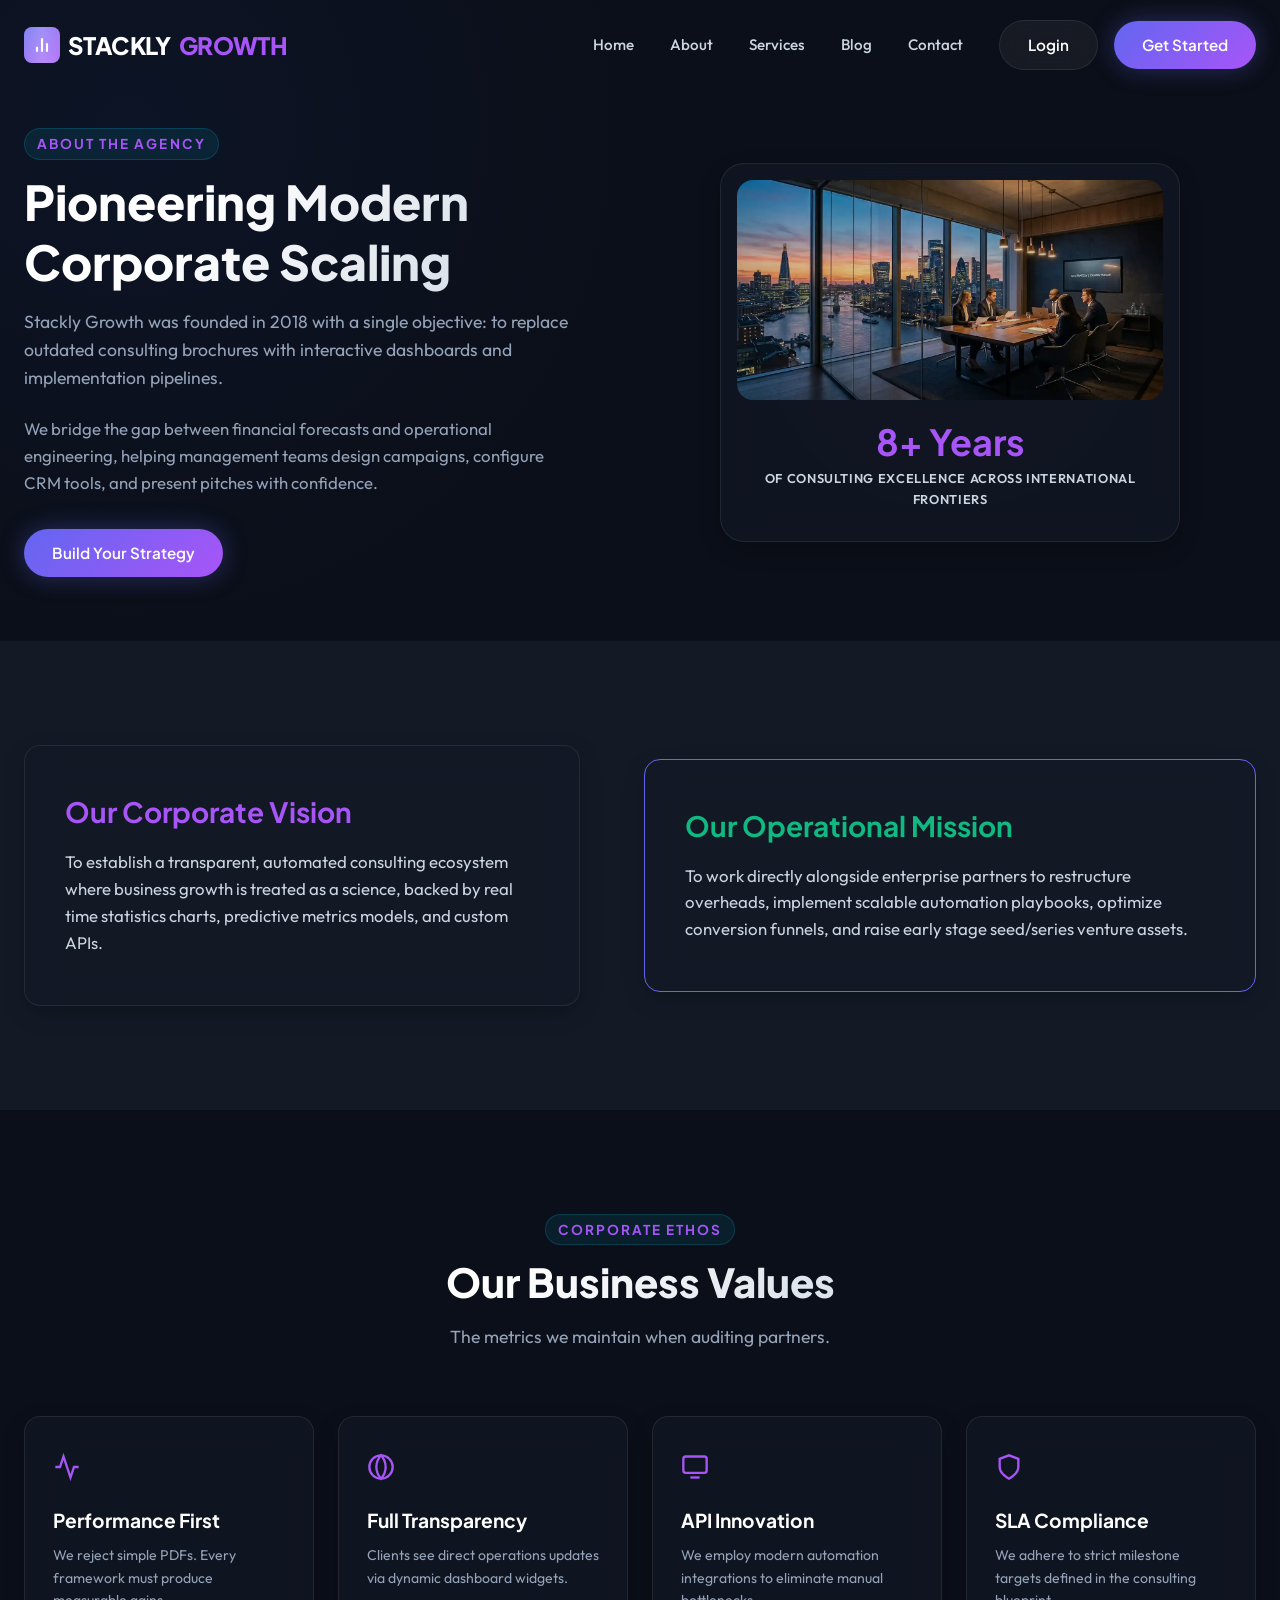
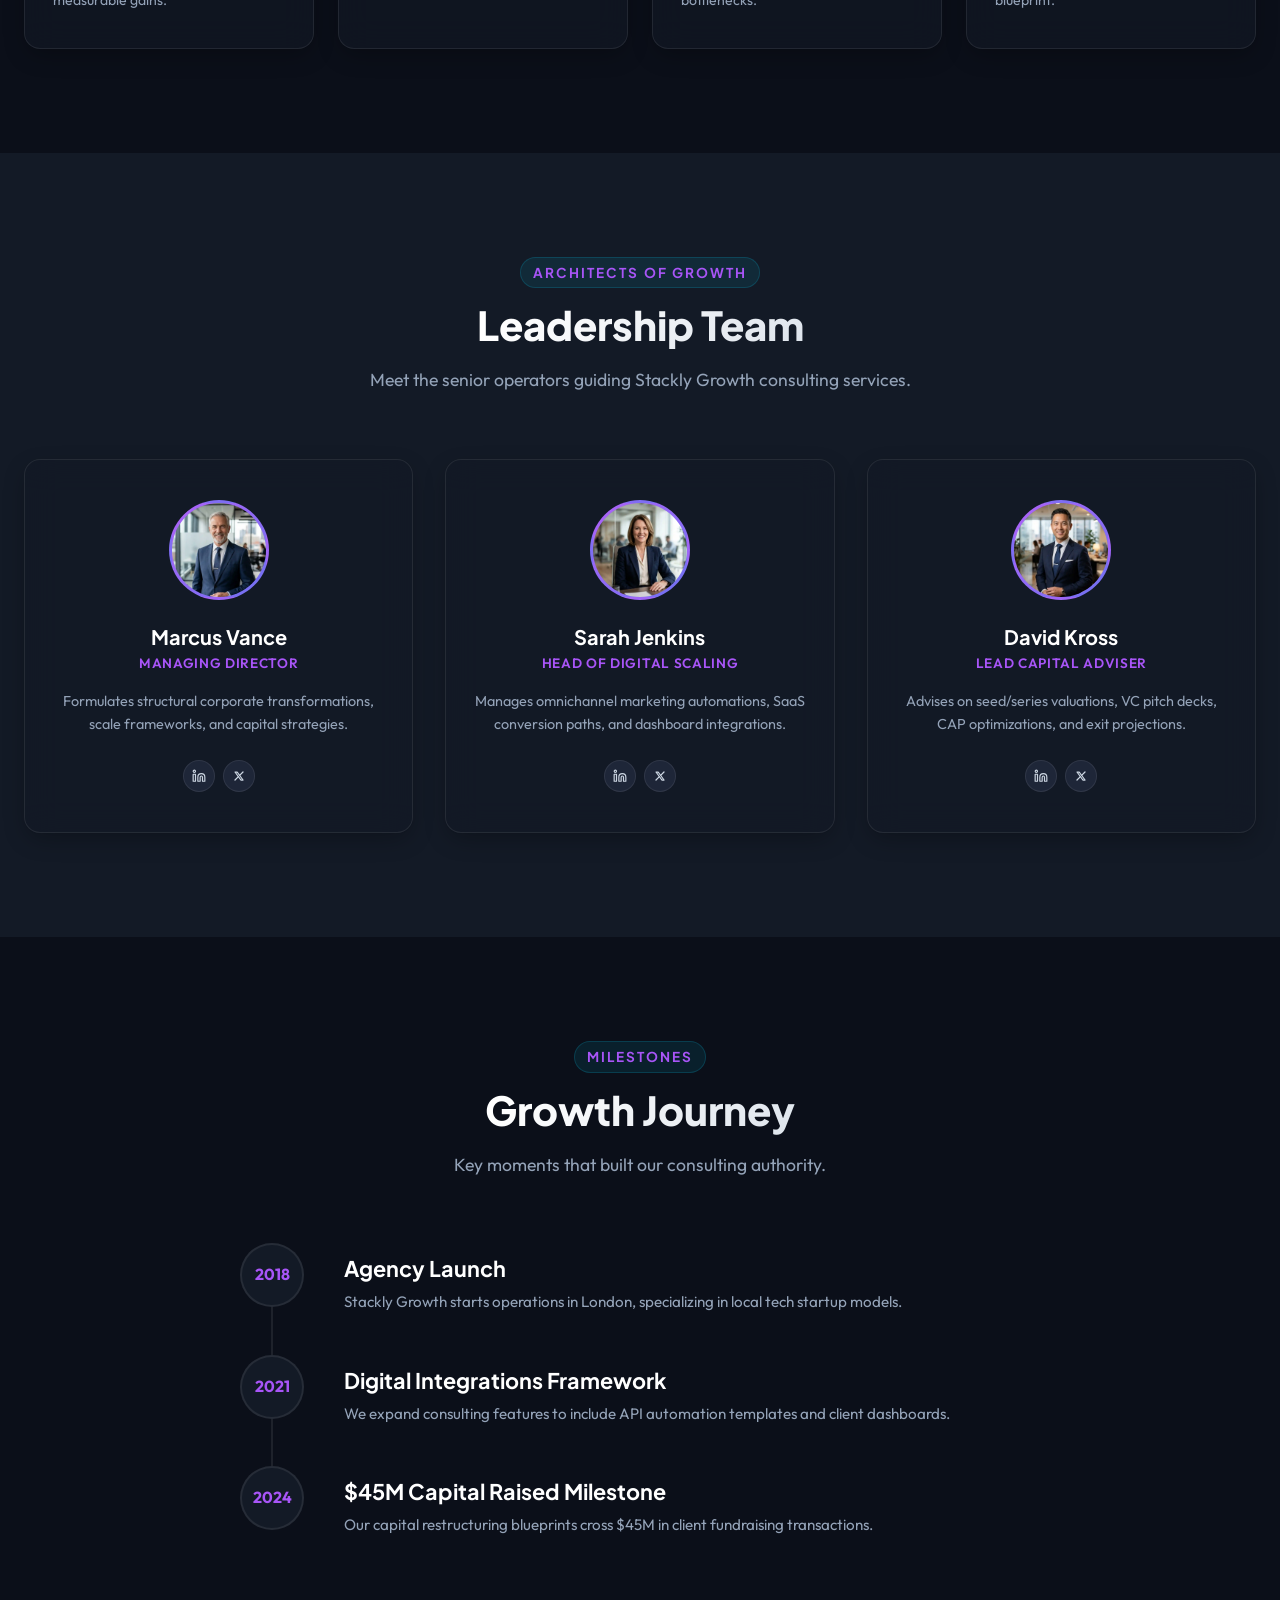
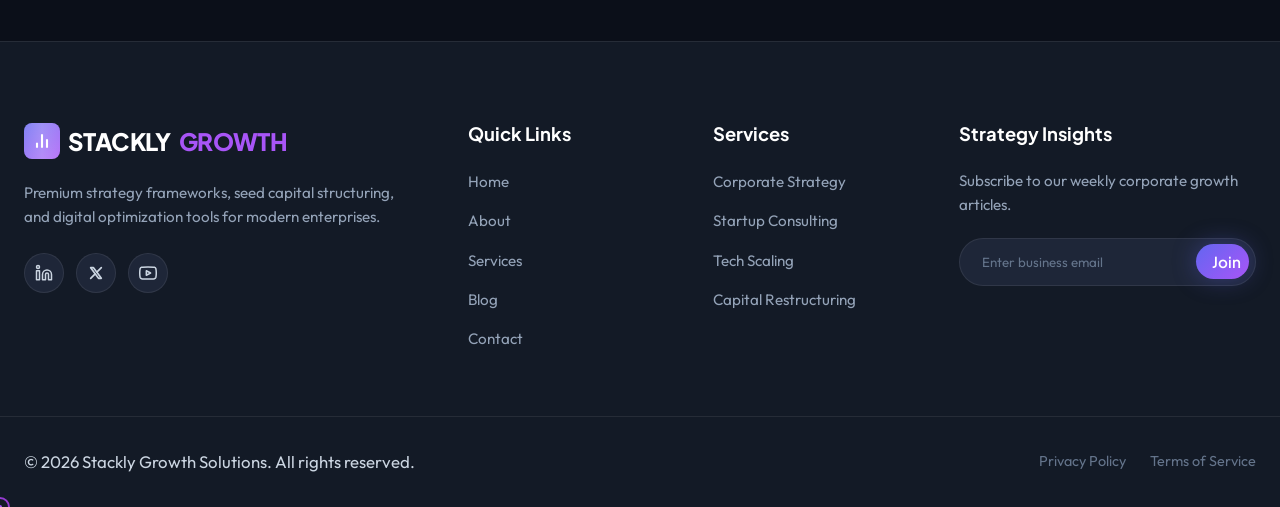
==== commit c1afe135: "hi" ====
--- a/about.html
+++ b/about.html
@@ -466,7 +466,7 @@
   <footer class="footer">
     <div class="container footer-grid">
       <div class="footer-info">
-        <div class="logo">
+        <a href="index.html" class="logo" style="text-decoration: none;">
           <div class="logo-icon">
             <svg xmlns="http://www.w3.org/2000/svg" width="20" height="20" viewBox="0 0 24 24" fill="none" stroke="currentColor" stroke-width="2.5">
               <line x1="18" y1="20" x2="18" y2="10"></line>
@@ -475,7 +475,7 @@
             </svg>
           </div>
           STACKLY<span>GROWTH</span>
-        </div>
+        </a>
         <p>Premium strategy frameworks, seed capital structuring, and digital optimization tools for modern enterprises.</p>
         <div class="footer-socials">
           <a href="404.html" class="social-icon" aria-label="LinkedIn">
